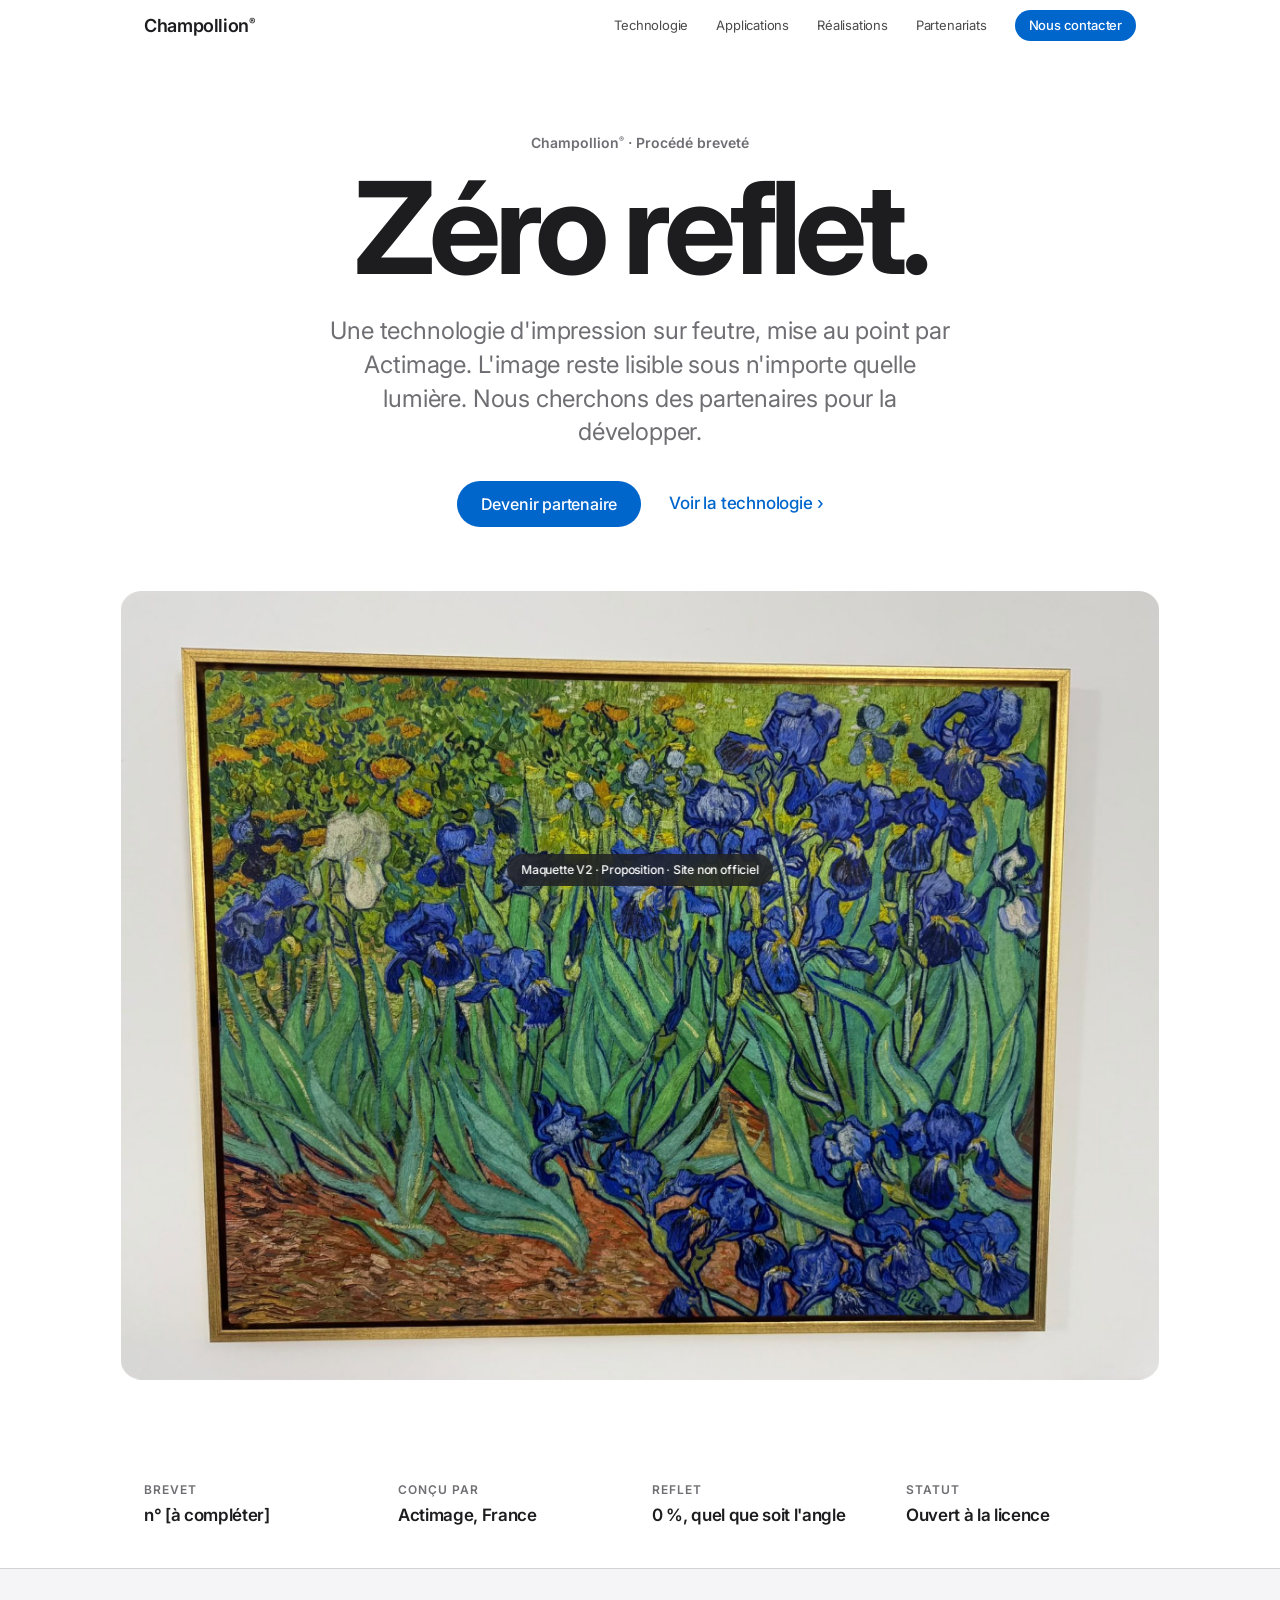
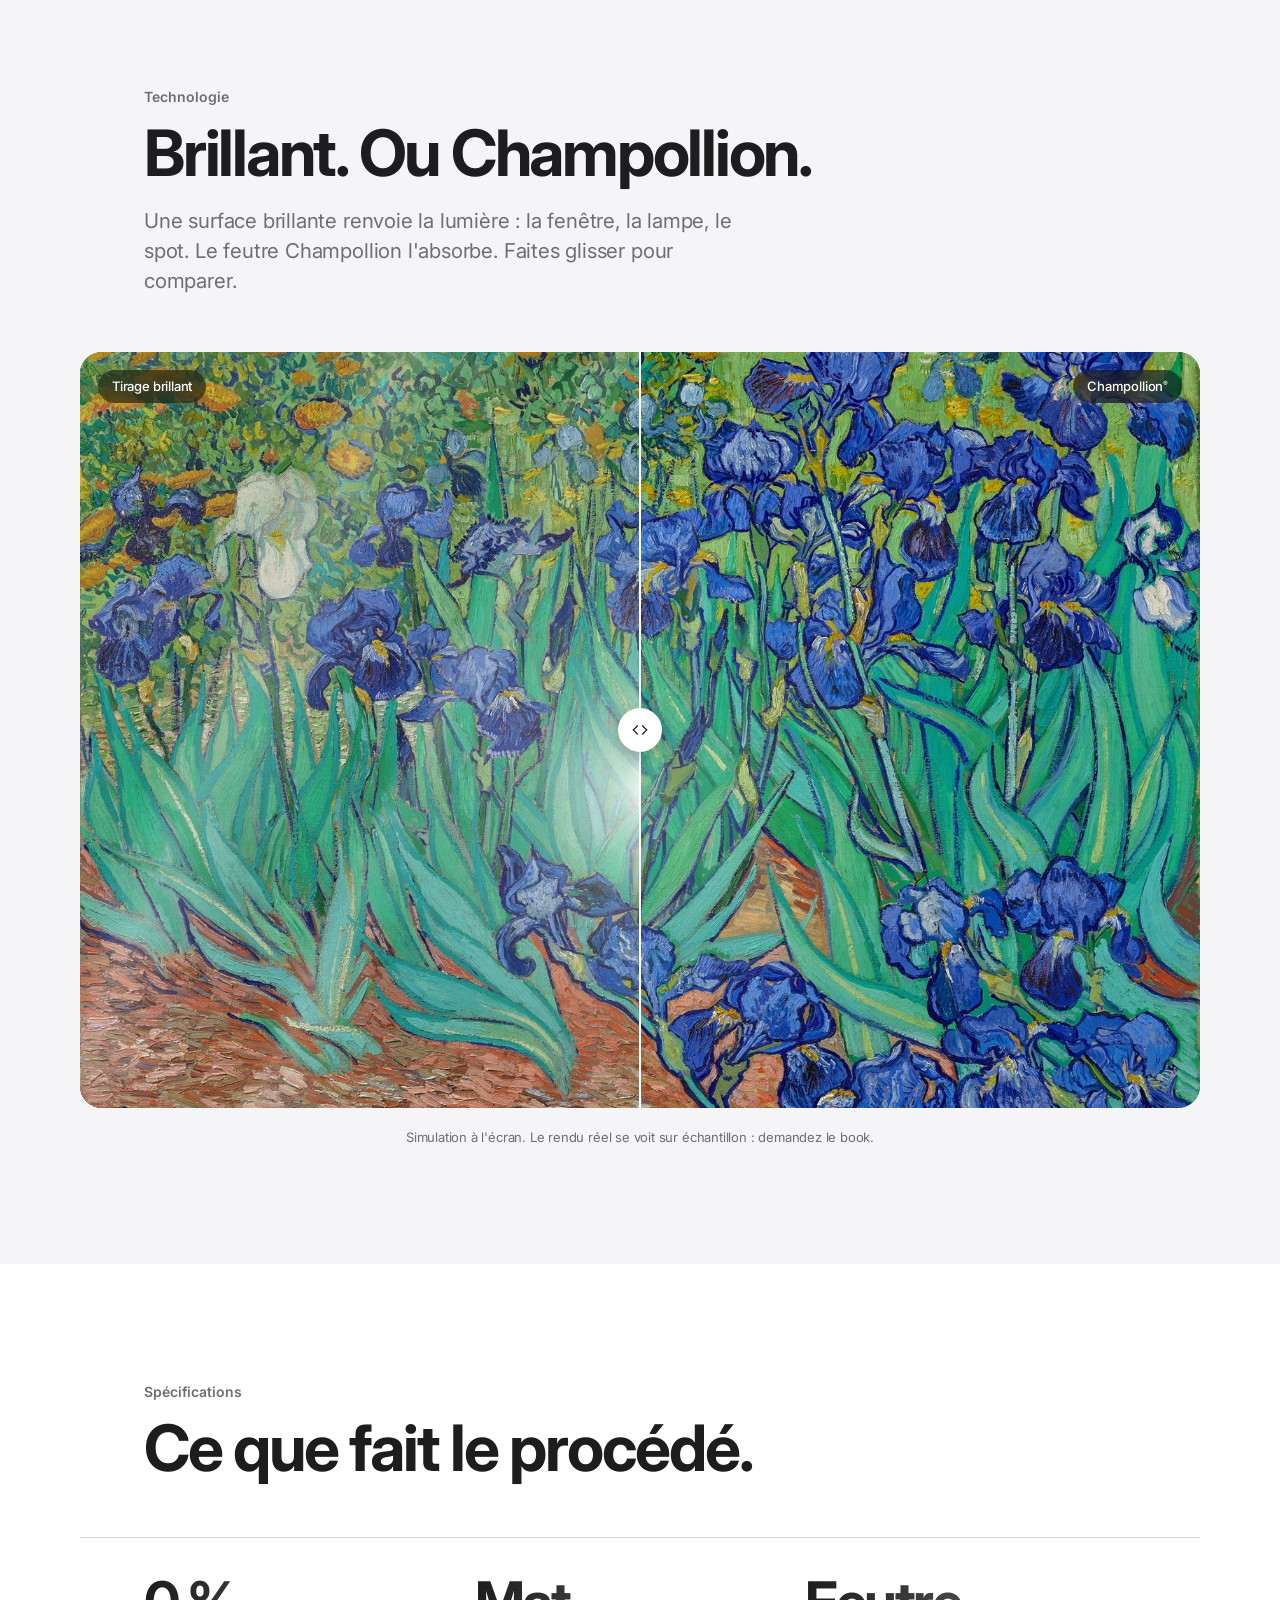
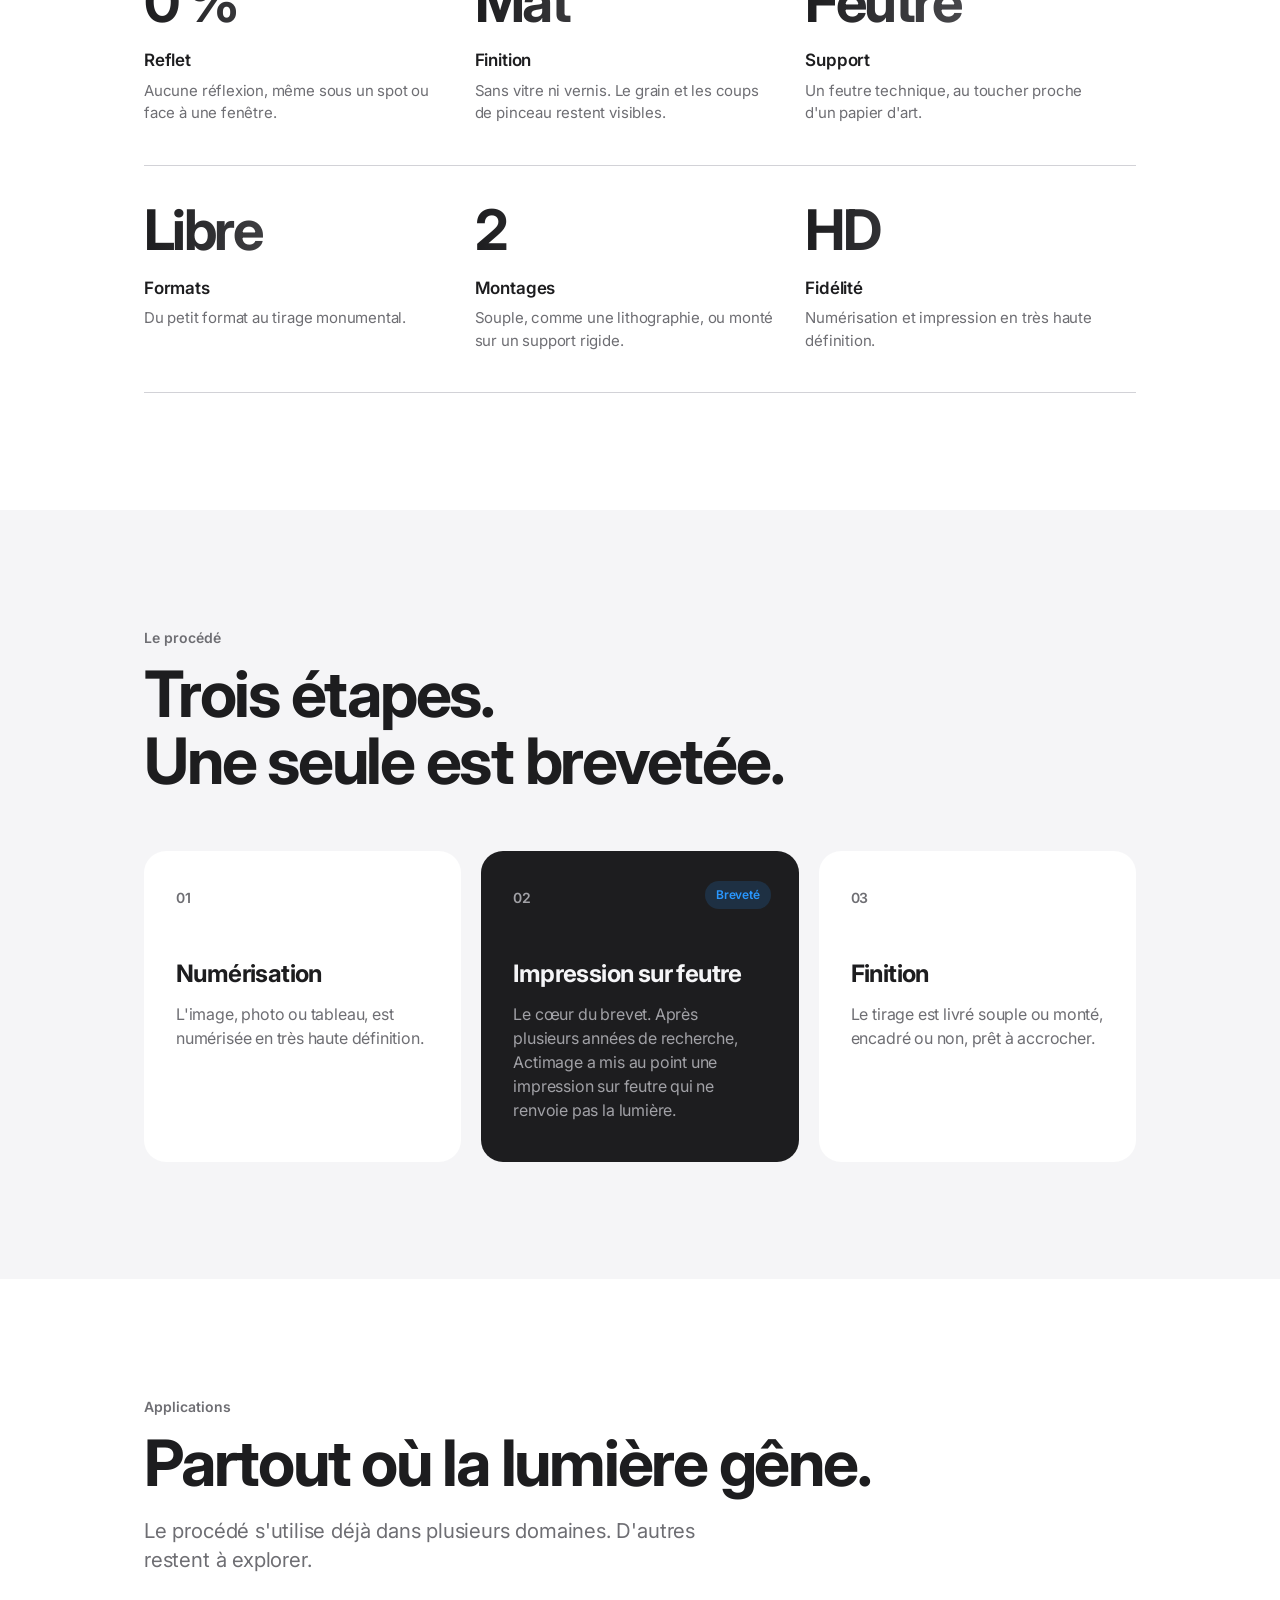
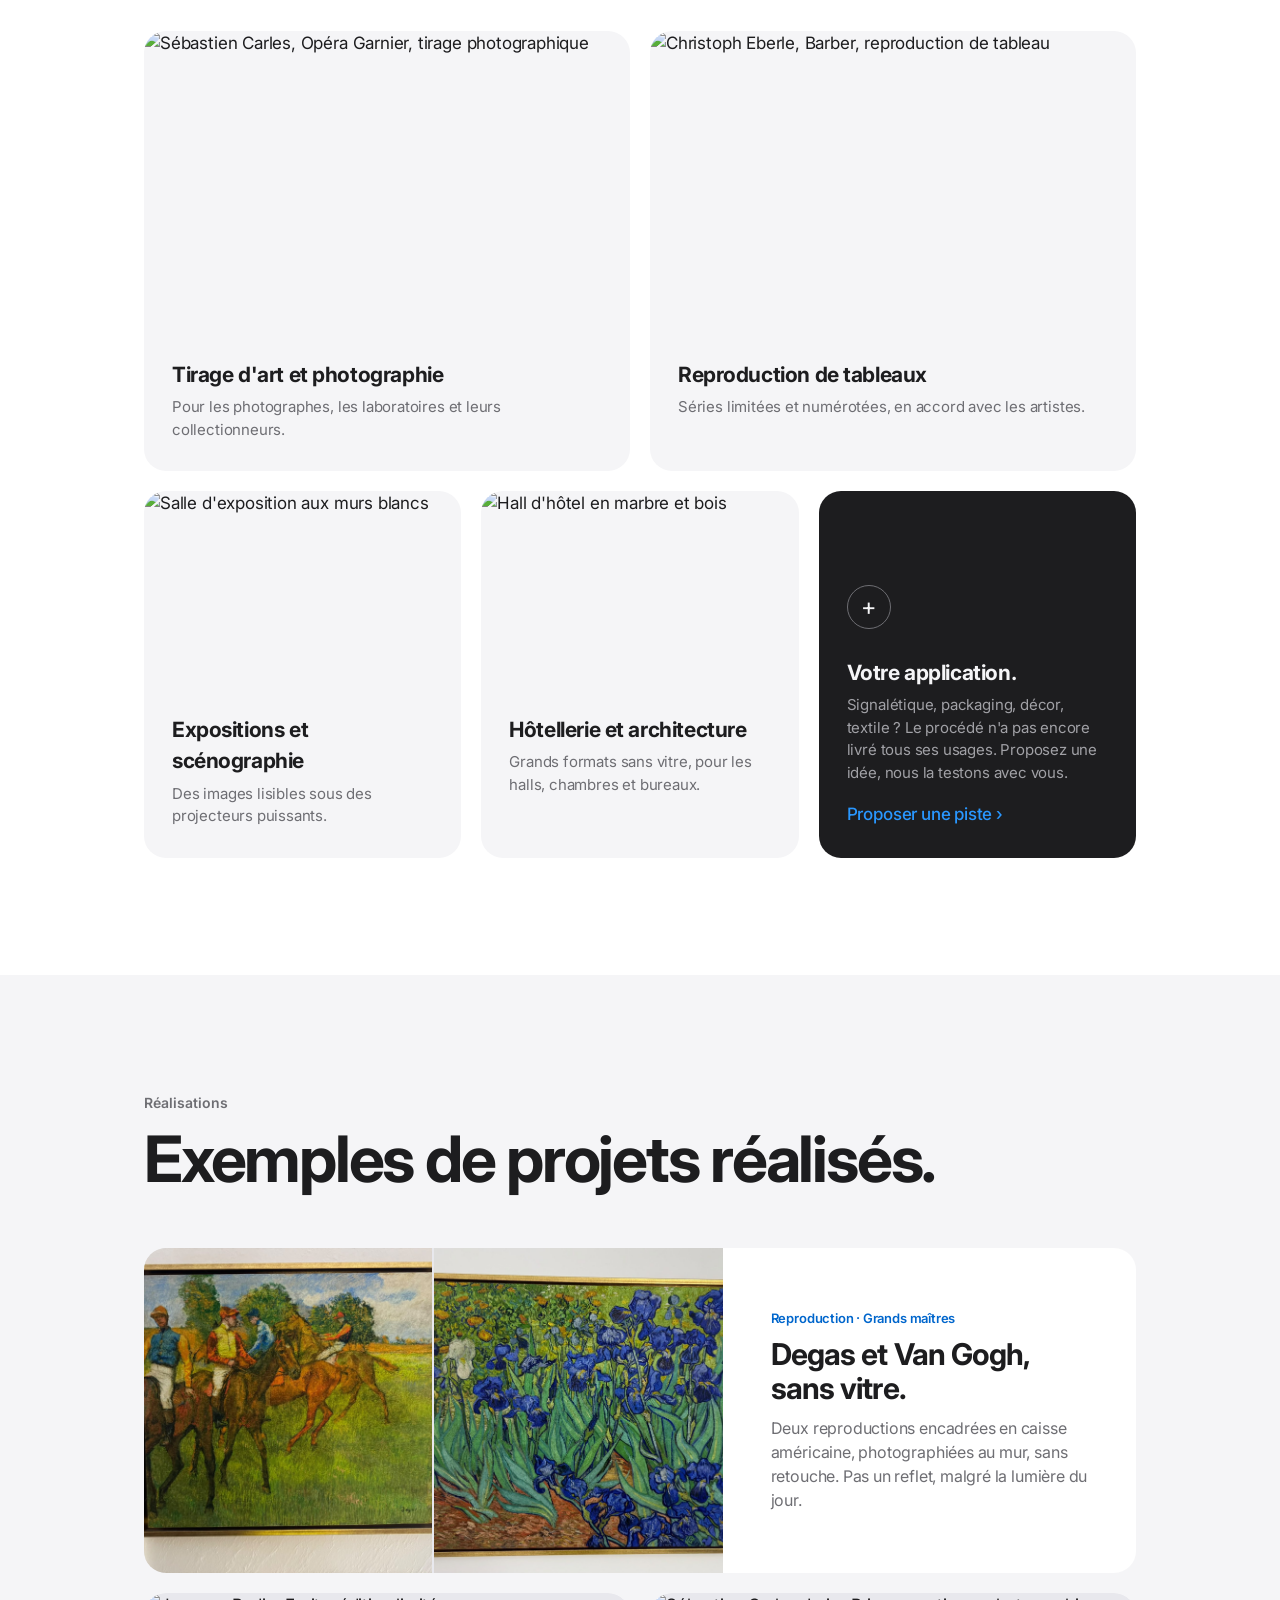
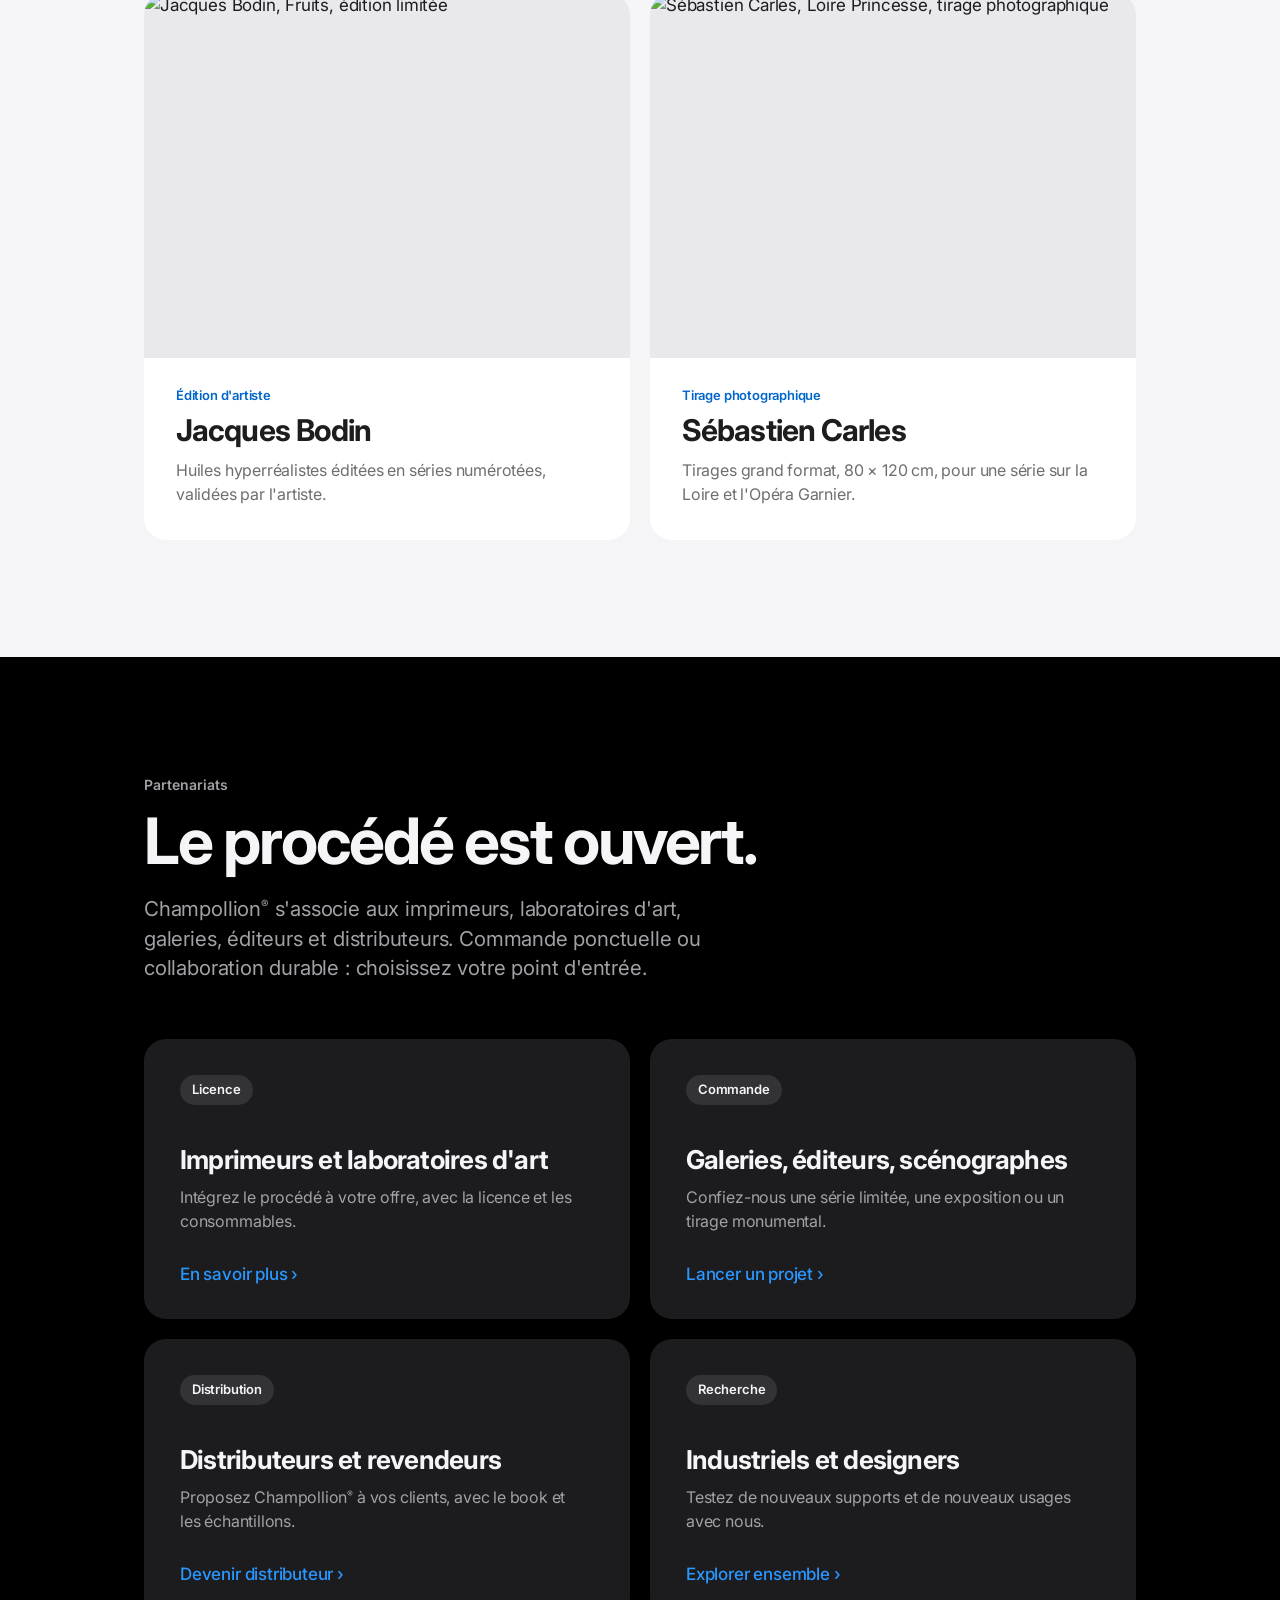
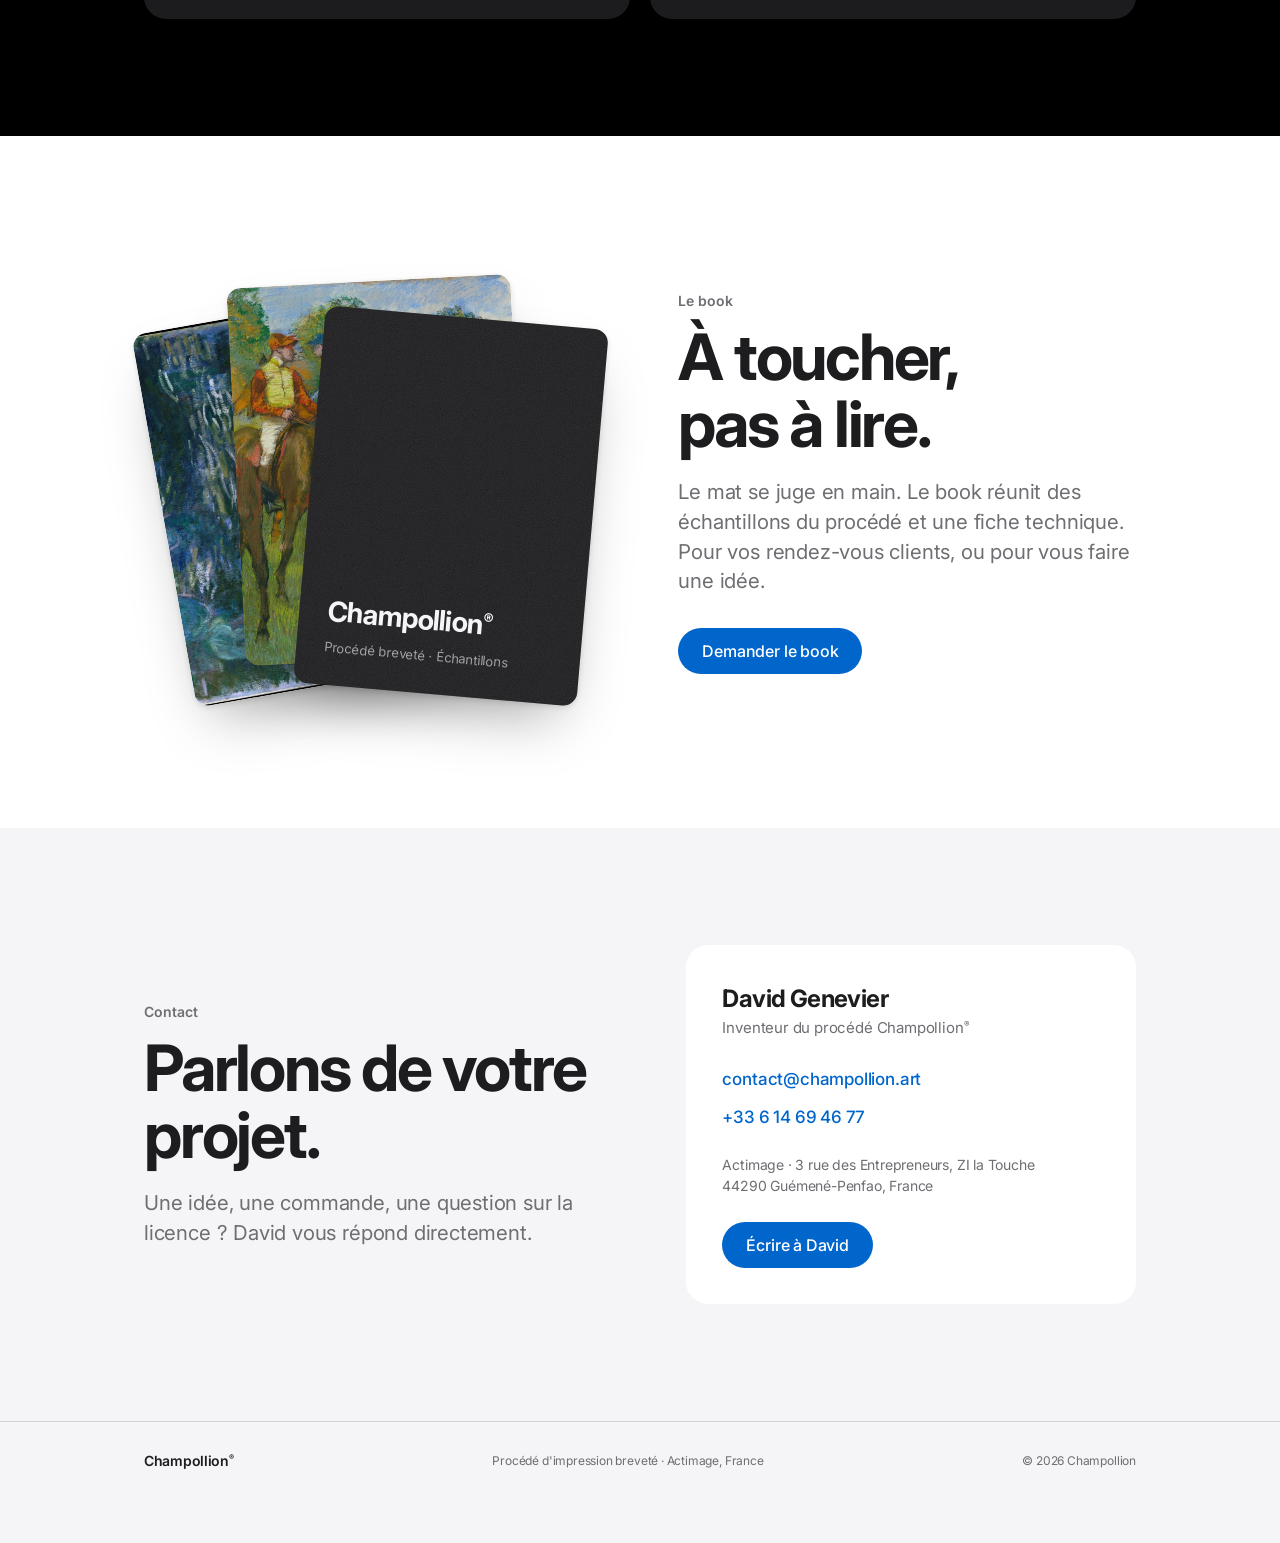
==== v2/index.html @ 61a01557 "V2 de la maquette : procédé breveté et partenariats Nouvelle version dans v2/, plus sobre et technol" ====
<!doctype html>
<html lang="fr">
<head>
  <meta charset="utf-8">
  <meta name="viewport" content="width=device-width, initial-scale=1">
  <meta name="robots" content="noindex, nofollow">
  <title>Champollion · Procédé breveté</title>
  <meta name="description" content="Champollion® est un procédé d'impression breveté sur feutre, sans aucun reflet. Ouvert aux partenariats : licence, commandes, distribution et recherche.">
  <link rel="preconnect" href="https://fonts.googleapis.com">
  <link rel="preconnect" href="https://fonts.gstatic.com" crossorigin>
  <link href="https://fonts.googleapis.com/css2?family=Inter:wght@400;500;600;700&display=swap" rel="stylesheet">
  <link rel="stylesheet" href="styles.css">
</head>
<body>

  <header class="nav" id="nav">
    <div class="nav__inner">
      <a href="#top" class="nav__logo">Champollion<sup>®</sup></a>
      <nav class="nav__links" aria-label="Navigation principale">
        <a href="#technologie">Technologie</a>
        <a href="#applications">Applications</a>
        <a href="#realisations">Réalisations</a>
        <a href="#partenariats">Partenariats</a>
        <a href="contact.html" class="nav__cta">Nous contacter</a>
      </nav>
      <button class="nav__burger" aria-label="Ouvrir le menu" aria-expanded="false"><span></span><span></span></button>
    </div>
  </header>

  <main id="top">

    <!-- HERO -->
    <section class="hero" id="hero">
      <div class="hero__head">
        <p class="kicker">Champollion<sup>®</sup> · Procédé breveté</p>
        <h1 class="hero__title">Zéro reflet.</h1>
        <p class="hero__lead">Une technologie d'impression sur feutre, mise au point par Actimage. L'image reste lisible sous n'importe quelle lumière. Nous cherchons des partenaires pour la développer.</p>
        <div class="hero__actions">
          <a href="#partenariats" class="btn btn--primary">Devenir partenaire</a>
          <a href="#technologie" class="link">Voir la technologie <span aria-hidden="true">›</span></a>
        </div>
      </div>
      <figure class="hero__media" id="heroMedia">
        <img src="../image/photo-van-gogh-iris.jpg" width="1800" height="1366" alt="Reproduction Champollion des Iris de Vincent van Gogh, encadrée et accrochée sur un mur blanc, sans aucun reflet">
      </figure>
    </section>

    <!-- BANDEAU BREVET -->
    <section class="patent" aria-label="Le procédé en bref">
      <ul class="patent__list">
        <li><span class="patent__k">Brevet</span><span class="patent__v">n° [à compléter]</span></li>
        <li><span class="patent__k">Conçu par</span><span class="patent__v">Actimage, France</span></li>
        <li><span class="patent__k">Reflet</span><span class="patent__v">0 %, quel que soit l'angle</span></li>
        <li><span class="patent__k">Statut</span><span class="patent__v">Ouvert à la licence</span></li>
      </ul>
    </section>

    <!-- TECHNOLOGIE : COMPARATEUR -->
    <section class="section section--grey" id="technologie">
      <div class="head">
        <p class="kicker">Technologie</p>
        <h2 class="h2">Brillant. Ou Champollion.</h2>
        <p class="lead">Une surface brillante renvoie la lumière : la fenêtre, la lampe, le spot. Le feutre Champollion l'absorbe. Faites glisser pour comparer.</p>
      </div>

      <div class="compare" id="compare">
        <div class="compare__layer compare__layer--matte">
          <img src="../image/van-gogh-iris.jpg" alt="Vincent van Gogh, Les Iris, rendu mat Champollion" draggable="false">
          <div class="felt"></div>
          <div class="light__pool"></div>
        </div>
        <div class="compare__layer compare__layer--gloss" id="compareGloss">
          <img src="../image/van-gogh-iris.jpg" alt="" aria-hidden="true" draggable="false">
          <div class="light__pool"></div>
          <div class="gloss__window"></div>
          <div class="gloss__spot"></div>
        </div>
        <span class="compare__tag compare__tag--left">Tirage brillant</span>
        <span class="compare__tag compare__tag--right">Champollion<sup>®</sup></span>
        <div class="compare__handle" id="compareHandle" role="slider" tabindex="0" aria-label="Part de tirage brillant" aria-valuemin="0" aria-valuemax="100" aria-valuenow="50">
          <span class="compare__knob"><svg viewBox="0 0 24 24" width="18" height="18" aria-hidden="true"><path d="M9 6l-6 6 6 6M15 6l6 6-6 6" fill="none" stroke="currentColor" stroke-width="1.6"/></svg></span>
        </div>
      </div>
      <p class="note">Simulation à l'écran. Le rendu réel se voit sur échantillon : demandez le book.</p>
    </section>

    <!-- SPÉCIFICATIONS -->
    <section class="section" id="specs">
      <div class="head">
        <p class="kicker">Spécifications</p>
        <h2 class="h2">Ce que fait le procédé.</h2>
      </div>
      <div class="specs">
        <div class="spec"><span class="spec__k">0 %</span><h3>Reflet</h3><p>Aucune réflexion, même sous un spot ou face à une fenêtre.</p></div>
        <div class="spec"><span class="spec__k">Mat</span><h3>Finition</h3><p>Sans vitre ni vernis. Le grain et les coups de pinceau restent visibles.</p></div>
        <div class="spec"><span class="spec__k">Feutre</span><h3>Support</h3><p>Un feutre technique, au toucher proche d'un papier d'art.</p></div>
        <div class="spec"><span class="spec__k">Libre</span><h3>Formats</h3><p>Du petit format au tirage monumental.</p></div>
        <div class="spec"><span class="spec__k">2</span><h3>Montages</h3><p>Souple, comme une lithographie, ou monté sur un support rigide.</p></div>
        <div class="spec"><span class="spec__k">HD</span><h3>Fidélité</h3><p>Numérisation et impression en très haute définition.</p></div>
      </div>
    </section>

    <!-- PROCÉDÉ -->
    <section class="section section--grey" id="procede">
      <div class="head">
        <p class="kicker">Le procédé</p>
        <h2 class="h2">Trois étapes.<br>Une seule est brevetée.</h2>
      </div>
      <ol class="steps">
        <li class="step">
          <span class="step__n">01</span>
          <h3>Numérisation</h3>
          <p>L'image, photo ou tableau, est numérisée en très haute définition.</p>
        </li>
        <li class="step step--key">
          <span class="step__n">02</span>
          <h3>Impression sur feutre</h3>
          <p>Le cœur du brevet. Après plusieurs années de recherche, Actimage a mis au point une impression sur feutre qui ne renvoie pas la lumière.</p>
          <span class="step__badge">Breveté</span>
        </li>
        <li class="step">
          <span class="step__n">03</span>
          <h3>Finition</h3>
          <p>Le tirage est livré souple ou monté, encadré ou non, prêt à accrocher.</p>
        </li>
      </ol>
    </section>

    <!-- APPLICATIONS -->
    <section class="section" id="applications">
      <div class="head">
        <p class="kicker">Applications</p>
        <h2 class="h2">Partout où la lumière gêne.</h2>
        <p class="lead">Le procédé s'utilise déjà dans plusieurs domaines. D'autres restent à explorer.</p>
      </div>
      <div class="apps">
        <article class="app">
          <div class="app__img"><img loading="lazy" src="https://www.champollion.art/wp-content/uploads/2023/07/Sebastien-Carles-Opera-Garnier1-.jpg" alt="Sébastien Carles, Opéra Garnier, tirage photographique"></div>
          <div class="app__body"><h3>Tirage d'art et photographie</h3><p>Pour les photographes, les laboratoires et leurs collectionneurs.</p></div>
        </article>
        <article class="app">
          <div class="app__img"><img loading="lazy" src="https://www.champollion.art/wp-content/uploads/2023/07/eberle_2022_barber_51x120_g.jpg" alt="Christoph Eberle, Barber, reproduction de tableau"></div>
          <div class="app__body"><h3>Reproduction de tableaux</h3><p>Séries limitées et numérotées, en accord avec les artistes.</p></div>
        </article>
        <article class="app">
          <div class="app__img"><img loading="lazy" src="https://images.unsplash.com/photo-1501270067467-8298cce1babb?w=1400&q=80" alt="Salle d'exposition aux murs blancs"></div>
          <div class="app__body"><h3>Expositions et scénographie</h3><p>Des images lisibles sous des projecteurs puissants.</p></div>
        </article>
        <article class="app">
          <div class="app__img"><img loading="lazy" src="https://images.unsplash.com/photo-1758448093806-88b2089068ab?w=1400&q=80" alt="Hall d'hôtel en marbre et bois"></div>
          <div class="app__body"><h3>Hôtellerie et architecture</h3><p>Grands formats sans vitre, pour les halls, chambres et bureaux.</p></div>
        </article>
        <article class="app app--open">
          <div class="app__body">
            <span class="app__plus" aria-hidden="true">+</span>
            <h3>Votre application.</h3>
            <p>Signalétique, packaging, décor, textile ? Le procédé n'a pas encore livré tous ses usages. Proposez une idée, nous la testons avec vous.</p>
            <a href="contact.html?type=recherche" class="link link--light">Proposer une piste <span aria-hidden="true">›</span></a>
          </div>
        </article>
      </div>
    </section>

    <!-- RÉALISATIONS -->
    <section class="section section--grey" id="realisations">
      <div class="head">
        <p class="kicker">Réalisations</p>
        <h2 class="h2">Exemples de projets réalisés.</h2>
      </div>
      <div class="cases">
        <article class="case case--wide">
          <div class="case__img case__img--pair">
            <img loading="lazy" src="../image/photo-degas-avant-la-course.jpg" width="1800" height="1350" alt="Reproduction Champollion d'Avant la course d'Edgar Degas, encadrée, sur un mur blanc">
            <img loading="lazy" src="../image/photo-van-gogh-iris.jpg" width="1800" height="1366" alt="Reproduction Champollion des Iris de Van Gogh, encadrée, sur un mur blanc">
          </div>
          <div class="case__body">
            <p class="case__tag">Reproduction · Grands maîtres</p>
            <h3>Degas et Van Gogh, sans vitre.</h3>
            <p>Deux reproductions encadrées en caisse américaine, photographiées au mur, sans retouche. Pas un reflet, malgré la lumière du jour.</p>
          </div>
        </article>
        <article class="case">
          <div class="case__img"><img loading="lazy" src="https://www.champollion.art/wp-content/uploads/2023/07/Jacques-Bodin-Fruits-XVII-oil-on-canvas-2016-100x100-cm.jpg" alt="Jacques Bodin, Fruits, édition limitée"></div>
          <div class="case__body">
            <p class="case__tag">Édition d'artiste</p>
            <h3>Jacques Bodin</h3>
            <p>Huiles hyperréalistes éditées en séries numérotées, validées par l'artiste.</p>
          </div>
        </article>
        <article class="case">
          <div class="case__img"><img loading="lazy" src="https://www.champollion.art/wp-content/uploads/2023/07/Sebastien-Carles-LOIRE-PRINCESSE.jpg" alt="Sébastien Carles, Loire Princesse, tirage photographique"></div>
          <div class="case__body">
            <p class="case__tag">Tirage photographique</p>
            <h3>Sébastien Carles</h3>
            <p>Tirages grand format, 80 × 120 cm, pour une série sur la Loire et l'Opéra Garnier.</p>
          </div>
        </article>
      </div>
    </section>

    <!-- PARTENARIATS -->
    <section class="section section--dark" id="partenariats">
      <div class="head">
        <p class="kicker kicker--light">Partenariats</p>
        <h2 class="h2">Le procédé est ouvert.</h2>
        <p class="lead">Champollion<sup>®</sup> s'associe aux imprimeurs, laboratoires d'art, galeries, éditeurs et distributeurs. Commande ponctuelle ou collaboration durable : choisissez votre point d'entrée.</p>
      </div>
      <div class="partners">
        <a class="partner" href="contact.html?type=licence">
          <span class="partner__n">Licence</span>
          <h3>Imprimeurs et laboratoires d'art</h3>
          <p>Intégrez le procédé à votre offre, avec la licence et les consommables.</p>
          <span class="partner__go">En savoir plus <span aria-hidden="true">›</span></span>
        </a>
        <a class="partner" href="contact.html?type=commande">
          <span class="partner__n">Commande</span>
          <h3>Galeries, éditeurs, scénographes</h3>
          <p>Confiez-nous une série limitée, une exposition ou un tirage monumental.</p>
          <span class="partner__go">Lancer un projet <span aria-hidden="true">›</span></span>
        </a>
        <a class="partner" href="contact.html?type=distribution">
          <span class="partner__n">Distribution</span>
          <h3>Distributeurs et revendeurs</h3>
          <p>Proposez Champollion<sup>®</sup> à vos clients, avec le book et les échantillons.</p>
          <span class="partner__go">Devenir distributeur <span aria-hidden="true">›</span></span>
        </a>
        <a class="partner" href="contact.html?type=recherche">
          <span class="partner__n">Recherche</span>
          <h3>Industriels et designers</h3>
          <p>Testez de nouveaux supports et de nouveaux usages avec nous.</p>
          <span class="partner__go">Explorer ensemble <span aria-hidden="true">›</span></span>
        </a>
      </div>
    </section>

    <!-- BOOK -->
    <section class="section" id="book">
      <div class="book">
        <div class="book__visual" aria-hidden="true">
          <div class="book__swatch book__swatch--1"><img src="../image/monet-nympheas.jpg" alt=""></div>
          <div class="book__swatch book__swatch--2"><img src="../image/degas-avant-la-course.jpg" alt=""></div>
          <div class="book__cover">
            <span class="book__brand">Champollion<sup>®</sup></span>
            <span class="book__sub">Procédé breveté · Échantillons</span>
          </div>
        </div>
        <div class="book__text">
          <p class="kicker">Le book</p>
          <h2 class="h2">À toucher,<br>pas à lire.</h2>
          <p class="lead">Le mat se juge en main. Le book réunit des échantillons du procédé et une fiche technique. Pour vos rendez-vous clients, ou pour vous faire une idée.</p>
          <a href="contact.html?type=book" class="btn btn--primary">Demander le book</a>
        </div>
      </div>
    </section>

    <!-- CONTACT -->
    <section class="section section--grey" id="contact">
      <div class="contact">
        <div>
          <p class="kicker">Contact</p>
          <h2 class="h2">Parlons de votre projet.</h2>
          <p class="lead">Une idée, une commande, une question sur la licence ? David vous répond directement.</p>
        </div>
        <div class="contact__card">
          <p class="contact__name">David Genevier</p>
          <p class="contact__role">Inventeur du procédé Champollion<sup>®</sup></p>
          <a class="contact__line" href="mailto:contact@champollion.art">contact@champollion.art</a>
          <a class="contact__line" href="tel:+33614694677">+33 6 14 69 46 77</a>
          <address>Actimage · 3 rue des Entrepreneurs, ZI la Touche<br>44290 Guémené-Penfao, France</address>
          <a href="contact.html" class="btn btn--primary">Écrire à David</a>
        </div>
      </div>
    </section>
  </main>

  <footer class="footer">
    <div class="footer__inner">
      <span class="nav__logo">Champollion<sup>®</sup></span>
      <span>Procédé d'impression breveté · Actimage, France</span>
      <span>© 2026 Champollion</span>
    </div>
  </footer>

  <div class="mockup-badge">Maquette V2 · Proposition · Site non officiel</div>

  <script src="script.js"></script>
</body>
</html>
---- v2/styles.css ----
/* Champollion · maquette V2
   Direction : sobre et technologique. Une typo sans-serif, du blanc, du gris clair,
   un seul noir pour les partenariats. Le procédé est le produit. */
:root {
  --white: #ffffff;
  --grey: #f5f5f7;
  --ink: #1d1d1f;
  --ink-soft: #6e6e73;
  --line: #d2d2d7;
  --accent: #0066cc;
  --accent-light: #2997ff;
  --black: #000000;
  --dark-card: #1c1c1e;
  --sans: "Inter", -apple-system, BlinkMacSystemFont, "Segoe UI", system-ui, sans-serif;
  --spring: cubic-bezier(.25, 1, .3, 1);
  --radius: 22px;
  --pad: clamp(20px, 5vw, 64px);
  --max: 1120px;
  --felt: url("data:image/svg+xml;utf8,<svg xmlns='http://www.w3.org/2000/svg' width='220' height='220'><filter id='n'><feTurbulence type='fractalNoise' baseFrequency='.85' numOctaves='3' stitchTiles='stitch'/><feColorMatrix type='saturate' values='0'/></filter><rect width='100%' height='100%' filter='url(%23n)'/></svg>");
}

* { box-sizing: border-box; margin: 0; padding: 0; }
html { scroll-behavior: smooth; scroll-padding-top: 64px; }
body {
  background: var(--white);
  color: var(--ink);
  font-family: var(--sans);
  font-size: 1.0625rem;
  line-height: 1.5;
  letter-spacing: -.011em;
  -webkit-font-smoothing: antialiased;
  overflow-x: hidden;
}
img { display: block; max-width: 100%; height: auto; }
a { color: inherit; text-decoration: none; }
button { font: inherit; color: inherit; background: none; border: 0; cursor: pointer; }
a, button, [role="slider"] { touch-action: manipulation; -webkit-tap-highlight-color: transparent; }
:focus-visible { outline: 2px solid var(--accent); outline-offset: 3px; border-radius: 6px; }
sup { font-size: .55em; vertical-align: super; line-height: 0; }

/* ---------- Typo ---------- */
.kicker {
  font-size: 14px; font-weight: 600;
  color: var(--ink-soft);
  margin-bottom: 12px;
  letter-spacing: 0;
}
.kicker--light { color: #a1a1a6; }
.h2 {
  font-size: clamp(36px, 5.4vw, 64px);
  font-weight: 700;
  line-height: 1.05;
  letter-spacing: -.035em;
}
.lead {
  max-width: 620px;
  margin-top: 20px;
  font-size: clamp(18px, 1.6vw, 21px);
  line-height: 1.45;
  color: var(--ink-soft);
}
.head { max-width: var(--max); margin: 0 auto 56px; padding: 0 var(--pad); }
.section { padding: clamp(88px, 13vh, 140px) 0; }
.section--grey { background: var(--grey); }
.section--dark { background: var(--black); color: #f5f5f7; }
.section--dark .lead { color: #a1a1a6; }

/* ---------- Boutons et liens ---------- */
.btn {
  display: inline-flex; align-items: center; justify-content: center;
  height: 46px; padding: 0 24px;
  border-radius: 999px;
  font-size: 16px; font-weight: 500;
  transition: transform .45s var(--spring), background .25s;
}
.btn:active { transform: scale(.97); transition-duration: .1s; }
.btn--primary { background: var(--accent); color: #fff; }
@media (hover: hover) { .btn--primary:hover { background: #0077ed; } }
.link { color: var(--accent); font-size: 17px; font-weight: 500; }
.link span { display: inline-block; transition: transform .35s var(--spring); }
@media (hover: hover) { .link:hover { text-decoration: underline; } .link:hover span { transform: translateX(3px); } }
.link--light { color: var(--accent-light); }

/* ---------- Navigation ---------- */
.nav {
  position: fixed; inset: 0 0 auto; z-index: 50;
  height: 52px;
  background: rgba(255,255,255,.72);
  backdrop-filter: saturate(180%) blur(20px); -webkit-backdrop-filter: saturate(180%) blur(20px);
  border-bottom: 1px solid transparent;
  transition: border-color .3s;
}
.nav.is-solid { border-bottom-color: rgba(0,0,0,.08); }
.nav__inner {
  max-width: var(--max); height: 100%; margin: 0 auto; padding: 0 var(--pad);
  display: flex; align-items: center; justify-content: space-between;
}
.nav__logo { font-weight: 600; font-size: 18px; letter-spacing: -.02em; }
.nav__links { display: flex; align-items: center; gap: 28px; font-size: 13px; }
.nav__links a { color: rgba(29,29,31,.8); transition: color .2s; }
@media (hover: hover) { .nav__links a:hover { color: var(--ink); } }
.nav__links .nav__cta {
  background: var(--accent); color: #fff;
  padding: 6px 14px; border-radius: 999px; font-weight: 500;
}
@media (hover: hover) { .nav__links .nav__cta:hover { color: #fff; background: #0077ed; } }
.nav__links a[aria-current="page"]:not(.nav__cta) { color: var(--ink); }
.nav__burger { display: none; width: 44px; height: 44px; position: relative; margin-right: -10px; }
.nav__burger span {
  position: absolute; left: 13px; width: 18px; height: 1.5px; background: var(--ink);
  transition: transform .4s var(--spring);
}
.nav__burger span:first-child { top: 18px; }
.nav__burger span:last-child { top: 25px; }
.nav.is-open .nav__burger span:first-child { transform: translateY(3.5px) rotate(45deg); }
.nav.is-open .nav__burger span:last-child { transform: translateY(-3.5px) rotate(-45deg); }

/* ---------- Hero ---------- */
.hero { padding: 132px 0 0; text-align: center; overflow: hidden; }
.hero__head { padding: 0 var(--pad); max-width: 900px; margin: 0 auto; }
.hero__title {
  font-size: clamp(56px, 11vw, 128px);
  font-weight: 700;
  line-height: .98;
  letter-spacing: -.05em;
}
.hero__lead {
  max-width: 640px; margin: 24px auto 0;
  font-size: clamp(19px, 2vw, 24px);
  line-height: 1.4;
  color: var(--ink-soft);
}
.hero__actions { margin-top: 32px; display: flex; gap: 28px; justify-content: center; align-items: center; flex-wrap: wrap; }
.hero__media {
  width: min(1120px, calc(100% - 2 * var(--pad)));
  margin: 64px auto 0;
  border-radius: var(--radius);
  overflow: hidden;
  transform-origin: 50% 0;
  will-change: transform;
}
.hero__media img { width: 100%; }

/* ---------- Bandeau brevet ---------- */
.patent { border-bottom: 1px solid var(--line); }
.patent__list {
  list-style: none;
  max-width: var(--max); margin: 0 auto; padding: 40px var(--pad);
  display: grid; grid-template-columns: repeat(4, 1fr); gap: 24px;
}
.patent__list li { display: flex; flex-direction: column; gap: 4px; }
.patent__k { font-size: 12px; font-weight: 600; text-transform: uppercase; letter-spacing: .08em; color: var(--ink-soft); }
.patent__v { font-size: 17px; font-weight: 600; letter-spacing: -.02em; }

/* ---------- Comparateur ---------- */
.compare {
  position: relative;
  width: min(1120px, calc(100% - 2 * var(--pad)));
  margin: 0 auto;
  aspect-ratio: 1600 / 1258;
  max-height: 84vh;
  border-radius: var(--radius);
  overflow: hidden;
  user-select: none; -webkit-user-select: none;
  touch-action: pan-y;
  cursor: grab;
  background: #222;
  --x: 50%; --y: 40%;
}
.compare.is-pressed { cursor: grabbing; }
.compare__layer { position: absolute; inset: 0; }
.compare__layer img { width: 100%; height: 100%; object-fit: cover; }
.compare__layer--matte img { filter: saturate(1.06) contrast(1.02); }
.compare__layer--gloss { clip-path: inset(0 50% 0 0); }
.compare__layer--gloss img { filter: contrast(.92) saturate(.92); }
.felt {
  position: absolute; inset: 0; pointer-events: none;
  background-image: var(--felt); background-size: 220px;
  mix-blend-mode: multiply; opacity: .16;
}
.light__pool {
  position: absolute; inset: 0; pointer-events: none;
  background: radial-gradient(circle at var(--x) var(--y), rgba(255,226,188,.26) 0%, rgba(255,226,188,.1) 20%, transparent 42%);
  mix-blend-mode: screen;
}
.gloss__window {
  position: absolute; inset: 0;
  background:
    linear-gradient(115deg, transparent 18%, rgba(255,255,255,.26) 22%, rgba(255,255,255,.08) 27%, transparent 31%),
    linear-gradient(115deg, transparent 34%, rgba(255,255,255,.18) 36%, transparent 40%);
  mix-blend-mode: screen;
}
.gloss__spot {
  position: absolute; inset: 0;
  background: radial-gradient(circle at var(--x) var(--y), rgba(255,255,255,.95) 0%, rgba(255,255,255,.55) 5%, rgba(255,255,255,.12) 16%, transparent 34%);
  mix-blend-mode: screen;
}
.compare__tag {
  position: absolute; top: 18px; z-index: 3;
  font-size: 13px; font-weight: 500;
  padding: 7px 14px; border-radius: 999px;
  background: rgba(0,0,0,.5); color: #fff;
  backdrop-filter: blur(12px); -webkit-backdrop-filter: blur(12px);
  pointer-events: none;
}
.compare__tag--left { left: 18px; }
.compare__tag--right { right: 18px; }
.compare__handle {
  position: absolute; top: 0; bottom: 0; left: 50%; z-index: 4;
  width: 44px; margin-left: -22px;
  display: flex; align-items: center; justify-content: center;
  cursor: ew-resize; outline: none; touch-action: none;
}
.compare__handle::before { content: ""; position: absolute; top: 0; bottom: 0; left: 50%; width: 2px; margin-left: -1px; background: #fff; }
.compare__knob {
  position: relative; width: 44px; height: 44px; border-radius: 50%;
  background: #fff; color: var(--ink);
  display: flex; align-items: center; justify-content: center;
  box-shadow: 0 4px 20px rgba(0,0,0,.25);
  transition: transform .45s var(--spring);
}
.compare__handle:focus-visible .compare__knob { box-shadow: 0 0 0 3px var(--accent), 0 4px 20px rgba(0,0,0,.25); }
.compare.is-pressed .compare__knob { transform: scale(.92); transition-duration: .1s; }
.note {
  width: min(1120px, calc(100% - 2 * var(--pad)));
  margin: 20px auto 0;
  font-size: 13px; color: var(--ink-soft); text-align: center;
}

/* ---------- Spécifications ---------- */
.specs {
  max-width: var(--max); margin: 0 auto; padding: 0 var(--pad);
  display: grid; grid-template-columns: repeat(3, 1fr);
  border-top: 1px solid var(--line);
}
.spec { padding: 36px 32px 40px 0; border-bottom: 1px solid var(--line); }
.spec__k {
  display: block;
  font-size: clamp(40px, 4.6vw, 56px); font-weight: 700; letter-spacing: -.045em; line-height: 1;
  margin-bottom: 18px;
  background: linear-gradient(90deg, #1d1d1f, #6e6e73);
  -webkit-background-clip: text; background-clip: text; color: transparent;
}
.spec h3 { font-size: 17px; font-weight: 600; margin-bottom: 6px; }
.spec p { font-size: 15px; color: var(--ink-soft); max-width: 300px; }

/* ---------- Procédé ---------- */
.steps {
  list-style: none;
  max-width: var(--max); margin: 0 auto; padding: 0 var(--pad);
  display: grid; grid-template-columns: repeat(3, 1fr); gap: 20px;
}
.step {
  position: relative;
  background: var(--white);
  border-radius: var(--radius);
  padding: 36px 32px 40px;
}
.step__n { display: block; font-size: 14px; font-weight: 600; color: var(--ink-soft); margin-bottom: 48px; }
.step h3 { font-size: 24px; font-weight: 700; letter-spacing: -.025em; margin-bottom: 10px; }
.step p { font-size: 16px; color: var(--ink-soft); }
.step--key { background: var(--ink); color: #f5f5f7; }
.step--key p, .step--key .step__n { color: #a1a1a6; }
.step__badge {
  position: absolute; top: 30px; right: 28px;
  font-size: 12px; font-weight: 600;
  padding: 5px 11px; border-radius: 999px;
  background: rgba(41,151,255,.16); color: var(--accent-light);
}

/* ---------- Applications ---------- */
.apps {
  max-width: var(--max); margin: 0 auto; padding: 0 var(--pad);
  display: grid; grid-template-columns: repeat(6, 1fr); gap: 20px;
}
.app {
  grid-column: span 3;
  border-radius: var(--radius); overflow: hidden;
  background: var(--grey);
  display: flex; flex-direction: column;
}
.app:nth-child(n+3) { grid-column: span 2; }
.app__img { aspect-ratio: 16 / 10; overflow: hidden; }
.app__img img { width: 100%; height: 100%; object-fit: cover; transition: transform 1.2s var(--spring); }
@media (hover: hover) { .app:hover .app__img img { transform: scale(1.03); } }
.app__body { padding: 24px 28px 30px; }
.app h3 { font-size: 21px; font-weight: 700; letter-spacing: -.02em; margin-bottom: 6px; }
.app p { font-size: 15px; color: var(--ink-soft); }
.app--open { background: var(--ink); color: #f5f5f7; justify-content: flex-end; }
.app--open p { color: #a1a1a6; margin-bottom: 18px; }
.app__plus {
  display: flex; align-items: center; justify-content: center;
  width: 44px; height: 44px; border-radius: 50%;
  border: 1.5px solid #6e6e73; color: #f5f5f7;
  font-size: 24px; font-weight: 400; margin-bottom: 28px;
}

/* ---------- Réalisations ---------- */
.cases {
  max-width: var(--max); margin: 0 auto; padding: 0 var(--pad);
  display: grid; grid-template-columns: 1fr 1fr; gap: 20px;
}
.case { background: var(--white); border-radius: var(--radius); overflow: hidden; display: flex; flex-direction: column; }
.case--wide { grid-column: 1 / -1; display: grid; grid-template-columns: 1.4fr 1fr; align-items: center; }
.case__img { aspect-ratio: 4 / 3; overflow: hidden; background: #e8e8ed; }
.case__img img { width: 100%; height: 100%; object-fit: cover; }
.case__img--pair { display: grid; grid-template-columns: 1fr 1fr; gap: 2px; aspect-ratio: 16 / 9; }
.case__body { padding: 28px 32px 34px; }
.case--wide .case__body { padding: 40px 48px; }
.case__tag { font-size: 13px; font-weight: 600; color: var(--accent); margin-bottom: 8px; }
.case h3 { font-size: clamp(22px, 2.4vw, 30px); font-weight: 700; letter-spacing: -.03em; line-height: 1.15; margin-bottom: 10px; }
.case p:last-child { font-size: 16px; color: var(--ink-soft); }

/* ---------- Partenariats ---------- */
.partners {
  max-width: var(--max); margin: 0 auto; padding: 0 var(--pad);
  display: grid; grid-template-columns: repeat(2, 1fr); gap: 20px;
}
.partner {
  display: flex; flex-direction: column;
  background: var(--dark-card);
  border-radius: var(--radius);
  padding: 36px 36px 32px;
  min-height: 280px;
  transition: transform .5s var(--spring), background .3s;
}
@media (hover: hover) { .partner:hover { background: #2c2c2e; transform: translateY(-3px); } }
.partner:active { transform: scale(.985); transition-duration: .1s; }
.partner__n {
  align-self: flex-start;
  font-size: 13px; font-weight: 600;
  padding: 5px 12px; border-radius: 999px;
  background: rgba(255,255,255,.1); color: #f5f5f7;
  margin-bottom: 40px;
}
.partner h3 { font-size: 26px; font-weight: 700; letter-spacing: -.03em; line-height: 1.15; margin-bottom: 10px; }
.partner p { font-size: 16px; color: #a1a1a6; max-width: 400px; }
.partner__go { margin-top: auto; padding-top: 28px; color: var(--accent-light); font-weight: 500; }

/* ---------- Book ---------- */
.book {
  max-width: var(--max); margin: 0 auto; padding: 0 var(--pad);
  display: grid; grid-template-columns: 1fr 1fr; gap: clamp(40px, 6vw, 96px); align-items: center;
}
.book__visual { position: relative; aspect-ratio: 1; max-width: 520px; width: 100%; justify-self: center; }
.book__swatch, .book__cover {
  position: absolute; width: 62%; aspect-ratio: 3 / 4;
  border-radius: 14px; overflow: hidden;
  box-shadow: 0 30px 60px -20px rgba(0,0,0,.35), 0 2px 6px rgba(0,0,0,.12);
}
.book__swatch img { width: 100%; height: 100%; object-fit: cover; }
.book__swatch::after { content: ""; position: absolute; inset: 0; background-image: var(--felt); background-size: 160px; mix-blend-mode: multiply; opacity: .18; }
.book__swatch--1 { left: 4%; top: 12%; transform: rotate(-10deg); }
.book__swatch--2 { left: 20%; top: 6%; transform: rotate(-3deg); }
.book__cover {
  left: 36%; top: 14%; transform: rotate(5deg);
  background: var(--ink); color: #f5f5f7;
  display: flex; flex-direction: column; justify-content: flex-end; gap: 6px;
  padding: 28px;
}
.book__cover::before { content: ""; position: absolute; inset: 0; background-image: var(--felt); background-size: 180px; opacity: .12; mix-blend-mode: screen; }
.book__brand { position: relative; font-size: clamp(20px, 2.4vw, 28px); font-weight: 700; letter-spacing: -.03em; }
.book__sub { position: relative; font-size: 13px; color: #a1a1a6; }
.book__text .btn { margin-top: 32px; }

/* ---------- Contact ---------- */
.contact {
  max-width: var(--max); margin: 0 auto; padding: 0 var(--pad);
  display: grid; grid-template-columns: 1.1fr 1fr; gap: 48px; align-items: center;
}
.contact__card { background: var(--white); border-radius: var(--radius); padding: 36px; }
.contact__name { font-size: 24px; font-weight: 700; letter-spacing: -.025em; }
.contact__role { color: var(--ink-soft); font-size: 15px; margin-bottom: 22px; }
.contact__line { display: block; font-size: 17px; font-weight: 500; padding: 6px 0; color: var(--accent); }
@media (hover: hover) { .contact__line:hover { text-decoration: underline; } }
.contact__card address { font-style: normal; font-size: 14px; color: var(--ink-soft); margin: 18px 0 26px; }

/* ---------- Footer ---------- */
.footer { background: var(--grey); border-top: 1px solid var(--line); font-size: 12px; color: var(--ink-soft); }
.footer__inner {
  max-width: var(--max); margin: 0 auto; padding: 28px var(--pad) 72px;
  display: flex; justify-content: space-between; gap: 16px; flex-wrap: wrap; align-items: center;
}
.footer .nav__logo { font-size: 14px; color: var(--ink); }

.mockup-badge {
  position: fixed; left: 50%; bottom: 14px; transform: translateX(-50%); z-index: 60;
  font-size: 12px; font-weight: 500; white-space: nowrap;
  padding: 7px 14px; border-radius: 999px;
  background: rgba(29,29,31,.78); color: #fff;
  backdrop-filter: blur(12px); -webkit-backdrop-filter: blur(12px);
  pointer-events: none;
}

/* ---------- Apparitions ---------- */
.reveal { opacity: 0; transform: translateY(24px); transition: opacity .9s var(--spring), transform .9s var(--spring); }
.reveal.in { opacity: 1; transform: none; }

/* ---------- Page contact ---------- */
.cpage-hero { padding: 132px var(--pad) 48px; max-width: var(--max); margin: 0 auto; }
.cpage { padding: 0 0 120px; }
.cpage__grid {
  max-width: var(--max); margin: 0 auto; padding: 0 var(--pad);
  display: grid; grid-template-columns: 1.5fr 1fr; gap: 40px; align-items: start;
}
.cform { background: var(--grey); border-radius: var(--radius); padding: clamp(24px, 4vw, 44px); display: flex; flex-direction: column; gap: 22px; }
.cform__group { border: 0; }
.cform__group legend, .cform__field label { font-size: 14px; font-weight: 600; margin-bottom: 10px; display: block; }
.chips { display: flex; flex-wrap: wrap; gap: 8px; }
.chip input { position: absolute; opacity: 0; pointer-events: none; }
.chip span {
  display: inline-flex; align-items: center; height: 40px; padding: 0 16px;
  border-radius: 999px; background: var(--white); border: 1px solid var(--line);
  font-size: 15px; cursor: pointer;
  transition: background .2s, color .2s, border-color .2s, transform .35s var(--spring);
}
.chip span:active { transform: scale(.96); }
.chip input:checked + span { background: var(--ink); color: #fff; border-color: var(--ink); }
.chip input:focus-visible + span { outline: 2px solid var(--accent); outline-offset: 2px; }
.cform__row { display: grid; grid-template-columns: 1fr 1fr; gap: 16px; }
.cform__field { display: flex; flex-direction: column; }
.cform__field input, .cform__field select, .cform__field textarea {
  font: inherit; font-size: 16px; color: var(--ink);
  background: var(--white); border: 1px solid var(--line); border-radius: 12px;
  padding: 12px 14px; width: 100%;
  transition: border-color .2s, box-shadow .2s;
}
.cform__field textarea { resize: vertical; min-height: 140px; }
.cform__field input:focus, .cform__field select:focus, .cform__field textarea:focus { outline: none; border-color: var(--accent); box-shadow: 0 0 0 3px rgba(0,102,204,.18); }
.cform__err { display: none; font-size: 13px; color: #d70015; margin-top: 6px; }
.cform__field.is-invalid input, .cform__field.is-invalid textarea { border-color: #d70015; }
.cform__field.is-invalid .cform__err, .cform.consent-invalid .cform__err--consent { display: block; }
.cform__consent { display: flex; gap: 10px; align-items: flex-start; font-size: 14px; color: var(--ink-soft); }
.cform__consent input { margin-top: 3px; width: 18px; height: 18px; accent-color: var(--accent); }
.cform__err--consent { margin-top: -14px; }
.cform__submit { display: flex; align-items: center; gap: 20px; flex-wrap: wrap; }
.cform__hint { font-size: 13px; color: var(--ink-soft); }
.cform.is-sent > :not(.cform__done) { display: none; }
.cform__done h2 { font-size: 28px; font-weight: 700; letter-spacing: -.03em; margin-bottom: 10px; }
.cform__done p { color: var(--ink-soft); }
.cform__done a { color: var(--accent); }
.cside { display: flex; flex-direction: column; gap: 20px; }
.cside .contact__card { background: var(--grey); }
.cside__steps { padding: 8px 4px; }
.cside__steps ol { list-style: none; display: flex; flex-direction: column; gap: 18px; margin-top: 4px; }
.cside__steps li { display: grid; grid-template-columns: 32px 1fr; gap: 8px; }
.cside__steps .step__n { margin: 0; font-size: 13px; }
.cside__steps h3 { font-size: 16px; font-weight: 600; }
.cside__steps p { font-size: 14px; color: var(--ink-soft); }

/* ---------- Responsive ---------- */
@media (max-width: 900px) {
  .nav__burger { display: block; }
  .nav__links {
    position: fixed; top: 52px; left: 0; right: 0;
    flex-direction: column; align-items: stretch; gap: 0;
    padding: 8px var(--pad) 24px;
    background: rgba(255,255,255,.96);
    backdrop-filter: saturate(180%) blur(20px); -webkit-backdrop-filter: saturate(180%) blur(20px);
    font-size: 17px;
    opacity: 0; transform: translateY(-8px); pointer-events: none;
    transition: opacity .25s, transform .4s var(--spring);
  }
  .nav__links a { padding: 14px 0; border-bottom: 1px solid rgba(0,0,0,.06); }
  .nav__links .nav__cta { margin-top: 16px; text-align: center; padding: 12px; border: 0; }
  .nav.is-open .nav__links { opacity: 1; transform: none; pointer-events: auto; }
  .patent__list { grid-template-columns: 1fr 1fr; }
  .specs { grid-template-columns: 1fr 1fr; }
  .steps { grid-template-columns: 1fr; }
  .app, .app:nth-child(n+3) { grid-column: span 3; }
  .case--wide { grid-template-columns: 1fr; }
  .case--wide .case__body { padding: 28px 32px 34px; }
  .book, .contact, .cpage__grid { grid-template-columns: 1fr; }
}
@media (max-width: 640px) {
  .hero { padding-top: 104px; }
  .hero__media { margin-top: 44px; border-radius: 16px; }
  .specs { grid-template-columns: 1fr; }
  .spec { padding-right: 0; }
  .apps { grid-template-columns: 1fr; }
  .app, .app:nth-child(n+3) { grid-column: auto; }
  .cases, .partners { grid-template-columns: 1fr; }
  .partner { min-height: 0; padding: 28px; }
  .partner__n { margin-bottom: 28px; }
  .compare { border-radius: 16px; aspect-ratio: 4 / 5; }
  .compare__tag { top: 12px; font-size: 12px; padding: 6px 10px; }
  .compare__tag--left { left: 12px; } .compare__tag--right { right: 12px; }
  .cform__row { grid-template-columns: 1fr; }
  .mockup-badge { font-size: 11px; }
}

@media (prefers-reduced-motion: reduce) {
  html { scroll-behavior: auto; }
  .reveal { opacity: 1; transform: none; transition: none; }
  .hero__media { transform: none !important; }
  .btn, .partner, .app__img img, .compare__knob, .chip span { transition: background .2s, color .2s; }
}
@media (prefers-reduced-transparency: reduce) {
  .nav, .nav__links, .compare__tag, .mockup-badge { backdrop-filter: none; -webkit-backdrop-filter: none; }
  .nav { background: #fff; }
}
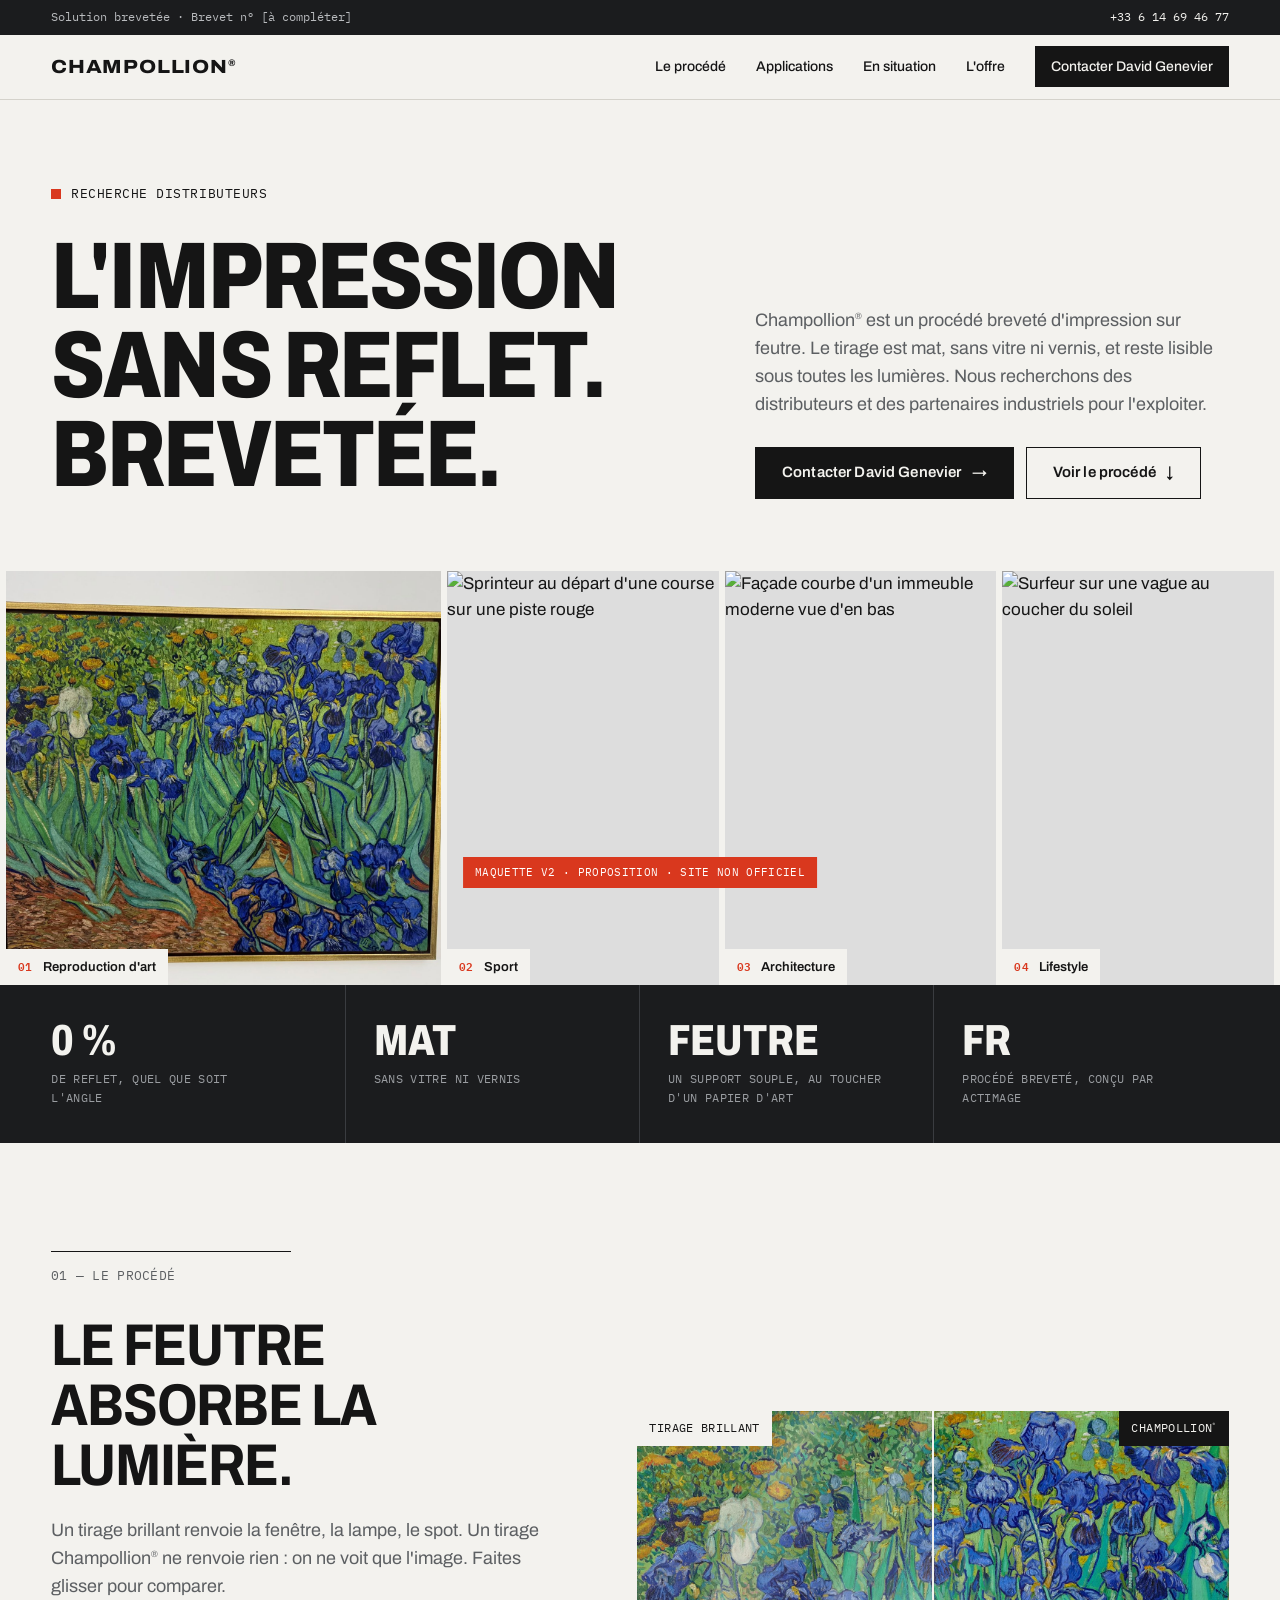
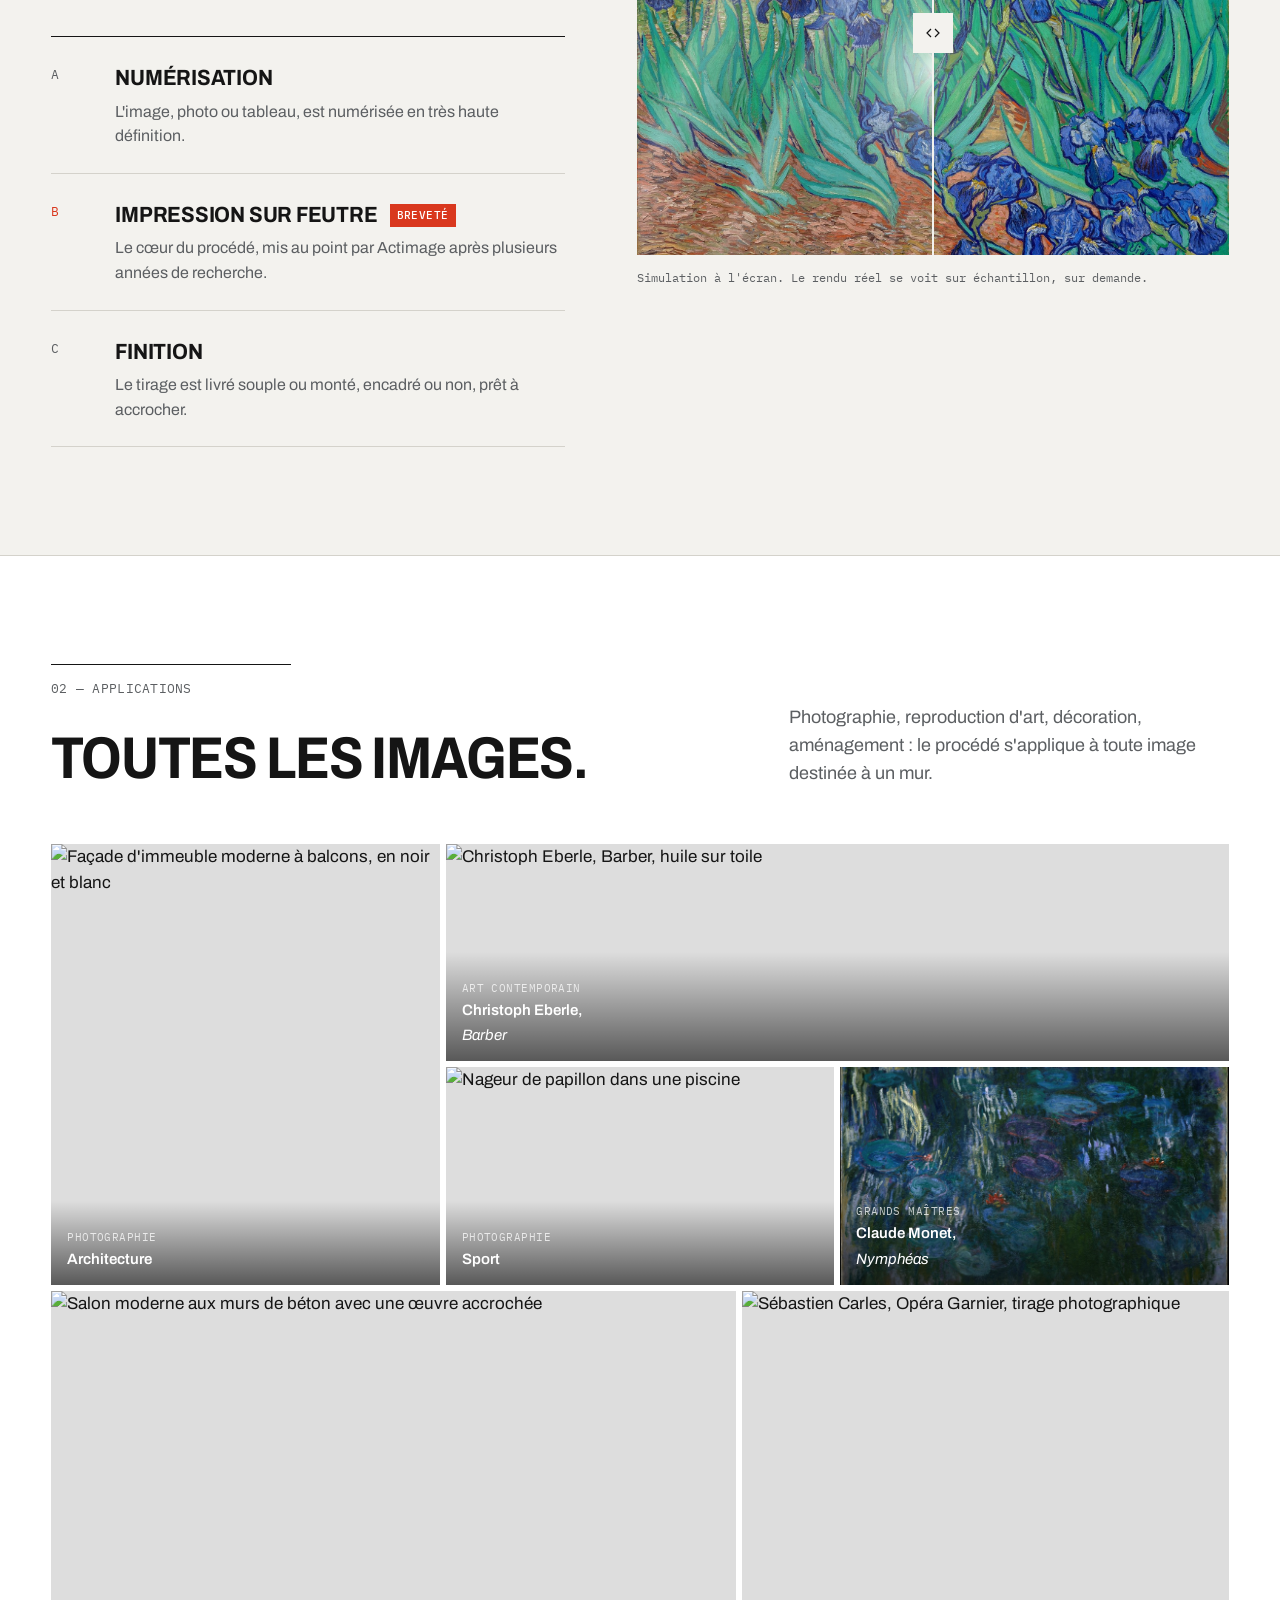
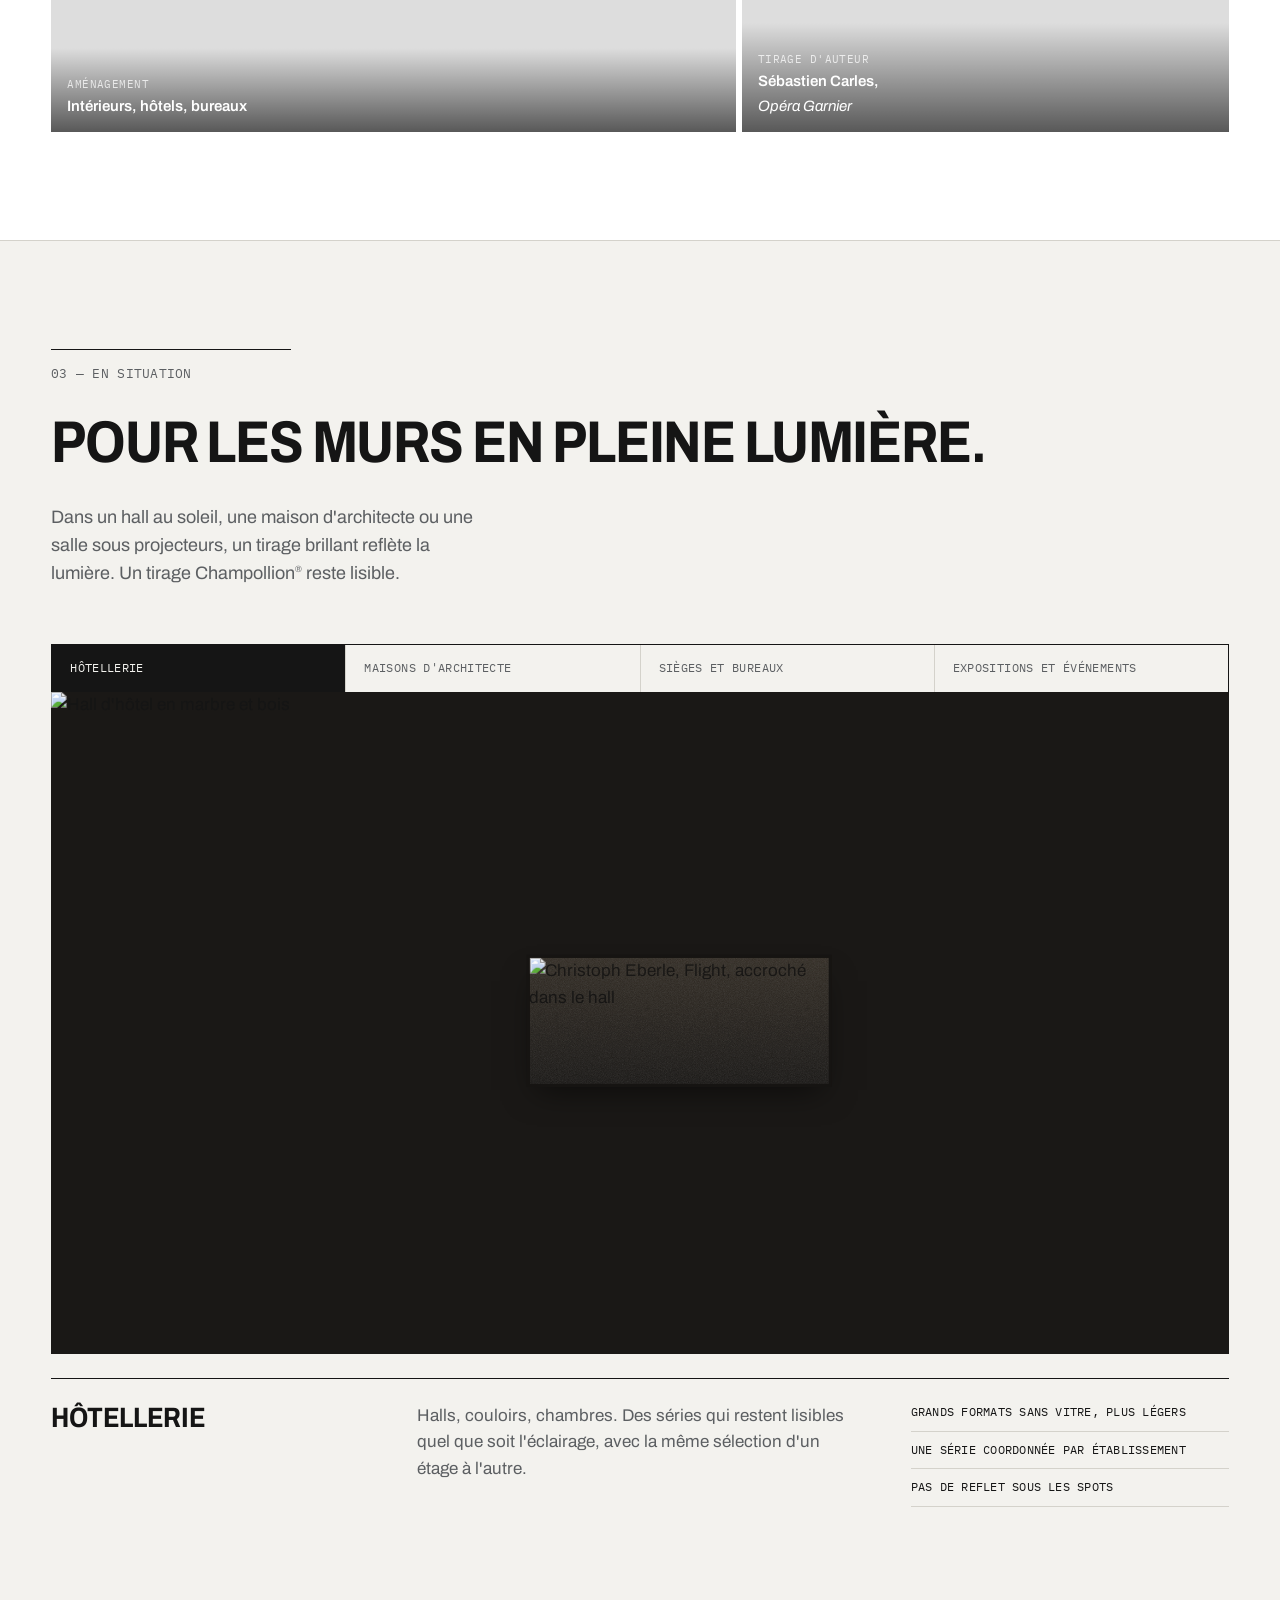
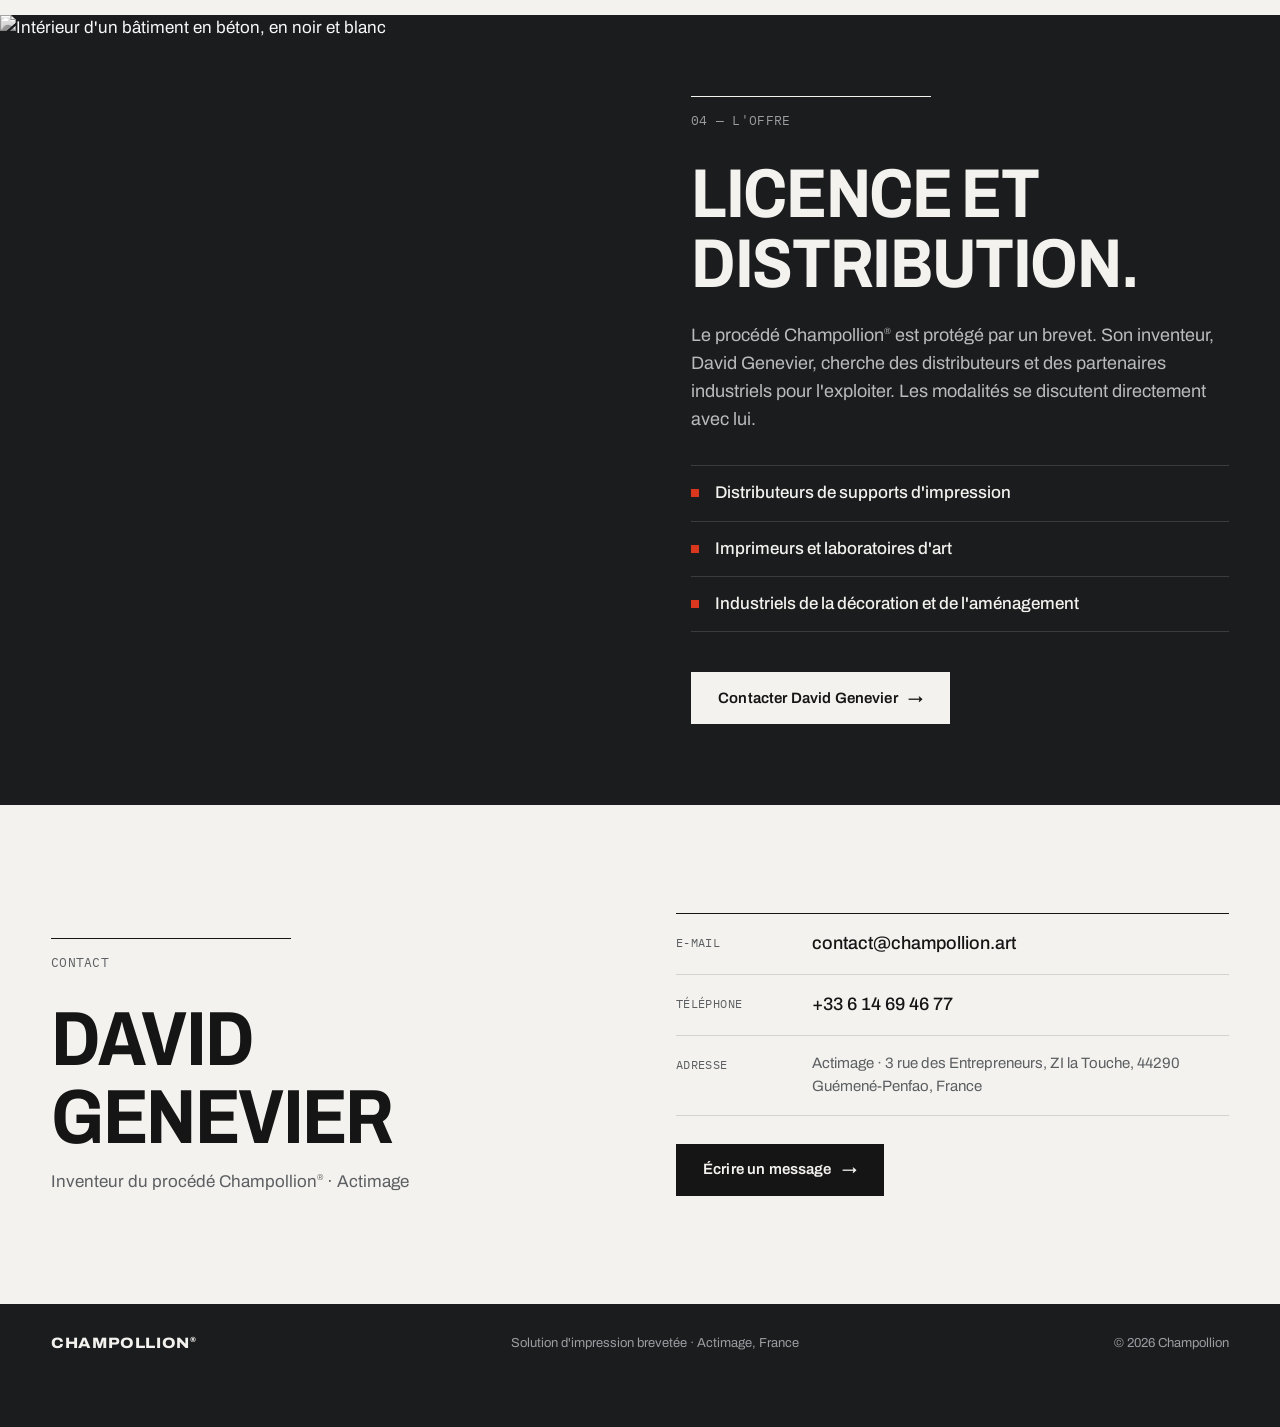
==== commit be05f42e: "V2 : vitrine industrielle, licence et distribution Direction plus sobre et industrielle (Archivo, IB" ====
--- a/v2/index.html
+++ b/v2/index.html
@@ -4,24 +4,31 @@
   <meta charset="utf-8">
   <meta name="viewport" content="width=device-width, initial-scale=1">
   <meta name="robots" content="noindex, nofollow">
-  <title>Champollion · Procédé breveté</title>
-  <meta name="description" content="Champollion® est un procédé d'impression breveté sur feutre, sans aucun reflet. Ouvert aux partenariats : licence, commandes, distribution et recherche.">
+  <title>Champollion · Solution d'impression brevetée</title>
+  <meta name="description" content="Champollion® est un procédé breveté d'impression sur feutre, mat et sans reflet. Recherche distributeurs et partenaires industriels : contactez David Genevier.">
   <link rel="preconnect" href="https://fonts.googleapis.com">
   <link rel="preconnect" href="https://fonts.gstatic.com" crossorigin>
-  <link href="https://fonts.googleapis.com/css2?family=Inter:wght@400;500;600;700&display=swap" rel="stylesheet">
+  <link href="https://fonts.googleapis.com/css2?family=Archivo:wdth,wght@62..125,400..800&family=IBM+Plex+Mono:wght@400;500&display=swap" rel="stylesheet">
   <link rel="stylesheet" href="styles.css">
 </head>
 <body>
+
+  <div class="topbar">
+    <div class="topbar__inner">
+      <span>Solution brevetée · Brevet n° [à compléter]</span>
+      <a href="tel:+33614694677">+33 6 14 69 46 77</a>
+    </div>
+  </div>
 
   <header class="nav" id="nav">
     <div class="nav__inner">
       <a href="#top" class="nav__logo">Champollion<sup>®</sup></a>
       <nav class="nav__links" aria-label="Navigation principale">
-        <a href="#technologie">Technologie</a>
+        <a href="#procede">Le procédé</a>
         <a href="#applications">Applications</a>
-        <a href="#realisations">Réalisations</a>
-        <a href="#partenariats">Partenariats</a>
-        <a href="contact.html" class="nav__cta">Nous contacter</a>
+        <a href="#situations">En situation</a>
+        <a href="#offre">L'offre</a>
+        <a href="contact.html" class="nav__cta">Contacter David Genevier</a>
       </nav>
       <button class="nav__burger" aria-label="Ouvrir le menu" aria-expanded="false"><span></span><span></span></button>
     </div>
@@ -30,253 +37,226 @@
   <main id="top">
 
     <!-- HERO -->
-    <section class="hero" id="hero">
-      <div class="hero__head">
-        <p class="kicker">Champollion<sup>®</sup> · Procédé breveté</p>
-        <h1 class="hero__title">Zéro reflet.</h1>
-        <p class="hero__lead">Une technologie d'impression sur feutre, mise au point par Actimage. L'image reste lisible sous n'importe quelle lumière. Nous cherchons des partenaires pour la développer.</p>
-        <div class="hero__actions">
-          <a href="#partenariats" class="btn btn--primary">Devenir partenaire</a>
-          <a href="#technologie" class="link">Voir la technologie <span aria-hidden="true">›</span></a>
-        </div>
-      </div>
-      <figure class="hero__media" id="heroMedia">
-        <img src="../image/photo-van-gogh-iris.jpg" width="1800" height="1366" alt="Reproduction Champollion des Iris de Vincent van Gogh, encadrée et accrochée sur un mur blanc, sans aucun reflet">
-      </figure>
-    </section>
-
-    <!-- BANDEAU BREVET -->
-    <section class="patent" aria-label="Le procédé en bref">
-      <ul class="patent__list">
-        <li><span class="patent__k">Brevet</span><span class="patent__v">n° [à compléter]</span></li>
-        <li><span class="patent__k">Conçu par</span><span class="patent__v">Actimage, France</span></li>
-        <li><span class="patent__k">Reflet</span><span class="patent__v">0 %, quel que soit l'angle</span></li>
-        <li><span class="patent__k">Statut</span><span class="patent__v">Ouvert à la licence</span></li>
+    <section class="hero">
+      <div class="wrap hero__grid">
+        <div>
+          <p class="tag">Recherche distributeurs</p>
+          <h1 class="hero__title">L'impression sans reflet. Brevetée.</h1>
+        </div>
+        <div class="hero__side">
+          <p class="hero__lead">Champollion<sup>®</sup> est un procédé breveté d'impression sur feutre. Le tirage est mat, sans vitre ni vernis, et reste lisible sous toutes les lumières. Nous recherchons des distributeurs et des partenaires industriels pour l'exploiter.</p>
+          <div class="hero__actions">
+            <a href="contact.html" class="btn">Contacter David Genevier</a>
+            <a href="#procede" class="btn btn--ghost">Voir le procédé</a>
+          </div>
+        </div>
+      </div>
+      <div class="strip">
+        <figure class="strip__item strip__item--wide">
+          <img src="../image/photo-van-gogh-iris.jpg" width="1800" height="1366" alt="Reproduction Champollion des Iris de Van Gogh, encadrée, sur un mur blanc">
+          <figcaption><span>01</span>Reproduction d'art</figcaption>
+        </figure>
+        <figure class="strip__item">
+          <img src="https://images.unsplash.com/photo-1698671823406-035c77ff6fcd?w=1000&q=75" alt="Sprinteur au départ d'une course sur une piste rouge">
+          <figcaption><span>02</span>Sport</figcaption>
+        </figure>
+        <figure class="strip__item">
+          <img src="https://images.unsplash.com/photo-1527576539890-dfa815648363?w=1000&q=75" alt="Façade courbe d'un immeuble moderne vue d'en bas">
+          <figcaption><span>03</span>Architecture</figcaption>
+        </figure>
+        <figure class="strip__item">
+          <img src="https://images.unsplash.com/photo-1509914398892-963f53e6e2f1?w=1000&q=75" alt="Surfeur sur une vague au coucher du soleil">
+          <figcaption><span>04</span>Lifestyle</figcaption>
+        </figure>
+      </div>
+    </section>
+
+    <!-- CHIFFRES CLÉS -->
+    <section class="keys" aria-label="Le procédé en bref">
+      <ul class="wrap keys__list">
+        <li><span class="keys__k">0 %</span><span class="keys__v">de reflet, quel que soit l'angle</span></li>
+        <li><span class="keys__k">Mat</span><span class="keys__v">sans vitre ni vernis</span></li>
+        <li><span class="keys__k">Feutre</span><span class="keys__v">un support souple, au toucher d'un papier d'art</span></li>
+        <li><span class="keys__k">FR</span><span class="keys__v">procédé breveté, conçu par Actimage</span></li>
       </ul>
     </section>
 
-    <!-- TECHNOLOGIE : COMPARATEUR -->
-    <section class="section section--grey" id="technologie">
-      <div class="head">
-        <p class="kicker">Technologie</p>
-        <h2 class="h2">Brillant. Ou Champollion.</h2>
-        <p class="lead">Une surface brillante renvoie la lumière : la fenêtre, la lampe, le spot. Le feutre Champollion l'absorbe. Faites glisser pour comparer.</p>
-      </div>
-
-      <div class="compare" id="compare">
-        <div class="compare__layer compare__layer--matte">
-          <img src="../image/van-gogh-iris.jpg" alt="Vincent van Gogh, Les Iris, rendu mat Champollion" draggable="false">
-          <div class="felt"></div>
-          <div class="light__pool"></div>
-        </div>
-        <div class="compare__layer compare__layer--gloss" id="compareGloss">
-          <img src="../image/van-gogh-iris.jpg" alt="" aria-hidden="true" draggable="false">
-          <div class="light__pool"></div>
-          <div class="gloss__window"></div>
-          <div class="gloss__spot"></div>
-        </div>
-        <span class="compare__tag compare__tag--left">Tirage brillant</span>
-        <span class="compare__tag compare__tag--right">Champollion<sup>®</sup></span>
-        <div class="compare__handle" id="compareHandle" role="slider" tabindex="0" aria-label="Part de tirage brillant" aria-valuemin="0" aria-valuemax="100" aria-valuenow="50">
-          <span class="compare__knob"><svg viewBox="0 0 24 24" width="18" height="18" aria-hidden="true"><path d="M9 6l-6 6 6 6M15 6l6 6-6 6" fill="none" stroke="currentColor" stroke-width="1.6"/></svg></span>
-        </div>
-      </div>
-      <p class="note">Simulation à l'écran. Le rendu réel se voit sur échantillon : demandez le book.</p>
-    </section>
-
-    <!-- SPÉCIFICATIONS -->
-    <section class="section" id="specs">
-      <div class="head">
-        <p class="kicker">Spécifications</p>
-        <h2 class="h2">Ce que fait le procédé.</h2>
-      </div>
-      <div class="specs">
-        <div class="spec"><span class="spec__k">0 %</span><h3>Reflet</h3><p>Aucune réflexion, même sous un spot ou face à une fenêtre.</p></div>
-        <div class="spec"><span class="spec__k">Mat</span><h3>Finition</h3><p>Sans vitre ni vernis. Le grain et les coups de pinceau restent visibles.</p></div>
-        <div class="spec"><span class="spec__k">Feutre</span><h3>Support</h3><p>Un feutre technique, au toucher proche d'un papier d'art.</p></div>
-        <div class="spec"><span class="spec__k">Libre</span><h3>Formats</h3><p>Du petit format au tirage monumental.</p></div>
-        <div class="spec"><span class="spec__k">2</span><h3>Montages</h3><p>Souple, comme une lithographie, ou monté sur un support rigide.</p></div>
-        <div class="spec"><span class="spec__k">HD</span><h3>Fidélité</h3><p>Numérisation et impression en très haute définition.</p></div>
-      </div>
-    </section>
-
-    <!-- PROCÉDÉ -->
-    <section class="section section--grey" id="procede">
-      <div class="head">
-        <p class="kicker">Le procédé</p>
-        <h2 class="h2">Trois étapes.<br>Une seule est brevetée.</h2>
-      </div>
-      <ol class="steps">
-        <li class="step">
-          <span class="step__n">01</span>
-          <h3>Numérisation</h3>
-          <p>L'image, photo ou tableau, est numérisée en très haute définition.</p>
-        </li>
-        <li class="step step--key">
-          <span class="step__n">02</span>
-          <h3>Impression sur feutre</h3>
-          <p>Le cœur du brevet. Après plusieurs années de recherche, Actimage a mis au point une impression sur feutre qui ne renvoie pas la lumière.</p>
-          <span class="step__badge">Breveté</span>
-        </li>
-        <li class="step">
-          <span class="step__n">03</span>
-          <h3>Finition</h3>
-          <p>Le tirage est livré souple ou monté, encadré ou non, prêt à accrocher.</p>
-        </li>
-      </ol>
-    </section>
-
-    <!-- APPLICATIONS -->
-    <section class="section" id="applications">
-      <div class="head">
-        <p class="kicker">Applications</p>
-        <h2 class="h2">Partout où la lumière gêne.</h2>
-        <p class="lead">Le procédé s'utilise déjà dans plusieurs domaines. D'autres restent à explorer.</p>
-      </div>
-      <div class="apps">
-        <article class="app">
-          <div class="app__img"><img loading="lazy" src="https://www.champollion.art/wp-content/uploads/2023/07/Sebastien-Carles-Opera-Garnier1-.jpg" alt="Sébastien Carles, Opéra Garnier, tirage photographique"></div>
-          <div class="app__body"><h3>Tirage d'art et photographie</h3><p>Pour les photographes, les laboratoires et leurs collectionneurs.</p></div>
-        </article>
-        <article class="app">
-          <div class="app__img"><img loading="lazy" src="https://www.champollion.art/wp-content/uploads/2023/07/eberle_2022_barber_51x120_g.jpg" alt="Christoph Eberle, Barber, reproduction de tableau"></div>
-          <div class="app__body"><h3>Reproduction de tableaux</h3><p>Séries limitées et numérotées, en accord avec les artistes.</p></div>
-        </article>
-        <article class="app">
-          <div class="app__img"><img loading="lazy" src="https://images.unsplash.com/photo-1501270067467-8298cce1babb?w=1400&q=80" alt="Salle d'exposition aux murs blancs"></div>
-          <div class="app__body"><h3>Expositions et scénographie</h3><p>Des images lisibles sous des projecteurs puissants.</p></div>
-        </article>
-        <article class="app">
-          <div class="app__img"><img loading="lazy" src="https://images.unsplash.com/photo-1758448093806-88b2089068ab?w=1400&q=80" alt="Hall d'hôtel en marbre et bois"></div>
-          <div class="app__body"><h3>Hôtellerie et architecture</h3><p>Grands formats sans vitre, pour les halls, chambres et bureaux.</p></div>
-        </article>
-        <article class="app app--open">
-          <div class="app__body">
-            <span class="app__plus" aria-hidden="true">+</span>
-            <h3>Votre application.</h3>
-            <p>Signalétique, packaging, décor, textile ? Le procédé n'a pas encore livré tous ses usages. Proposez une idée, nous la testons avec vous.</p>
-            <a href="contact.html?type=recherche" class="link link--light">Proposer une piste <span aria-hidden="true">›</span></a>
-          </div>
-        </article>
-      </div>
-    </section>
-
-    <!-- RÉALISATIONS -->
-    <section class="section section--grey" id="realisations">
-      <div class="head">
-        <p class="kicker">Réalisations</p>
-        <h2 class="h2">Exemples de projets réalisés.</h2>
-      </div>
-      <div class="cases">
-        <article class="case case--wide">
-          <div class="case__img case__img--pair">
-            <img loading="lazy" src="../image/photo-degas-avant-la-course.jpg" width="1800" height="1350" alt="Reproduction Champollion d'Avant la course d'Edgar Degas, encadrée, sur un mur blanc">
-            <img loading="lazy" src="../image/photo-van-gogh-iris.jpg" width="1800" height="1366" alt="Reproduction Champollion des Iris de Van Gogh, encadrée, sur un mur blanc">
-          </div>
-          <div class="case__body">
-            <p class="case__tag">Reproduction · Grands maîtres</p>
-            <h3>Degas et Van Gogh, sans vitre.</h3>
-            <p>Deux reproductions encadrées en caisse américaine, photographiées au mur, sans retouche. Pas un reflet, malgré la lumière du jour.</p>
-          </div>
-        </article>
-        <article class="case">
-          <div class="case__img"><img loading="lazy" src="https://www.champollion.art/wp-content/uploads/2023/07/Jacques-Bodin-Fruits-XVII-oil-on-canvas-2016-100x100-cm.jpg" alt="Jacques Bodin, Fruits, édition limitée"></div>
-          <div class="case__body">
-            <p class="case__tag">Édition d'artiste</p>
-            <h3>Jacques Bodin</h3>
-            <p>Huiles hyperréalistes éditées en séries numérotées, validées par l'artiste.</p>
-          </div>
-        </article>
-        <article class="case">
-          <div class="case__img"><img loading="lazy" src="https://www.champollion.art/wp-content/uploads/2023/07/Sebastien-Carles-LOIRE-PRINCESSE.jpg" alt="Sébastien Carles, Loire Princesse, tirage photographique"></div>
-          <div class="case__body">
-            <p class="case__tag">Tirage photographique</p>
-            <h3>Sébastien Carles</h3>
-            <p>Tirages grand format, 80 × 120 cm, pour une série sur la Loire et l'Opéra Garnier.</p>
-          </div>
-        </article>
-      </div>
-    </section>
-
-    <!-- PARTENARIATS -->
-    <section class="section section--dark" id="partenariats">
-      <div class="head">
-        <p class="kicker kicker--light">Partenariats</p>
-        <h2 class="h2">Le procédé est ouvert.</h2>
-        <p class="lead">Champollion<sup>®</sup> s'associe aux imprimeurs, laboratoires d'art, galeries, éditeurs et distributeurs. Commande ponctuelle ou collaboration durable : choisissez votre point d'entrée.</p>
-      </div>
-      <div class="partners">
-        <a class="partner" href="contact.html?type=licence">
-          <span class="partner__n">Licence</span>
-          <h3>Imprimeurs et laboratoires d'art</h3>
-          <p>Intégrez le procédé à votre offre, avec la licence et les consommables.</p>
-          <span class="partner__go">En savoir plus <span aria-hidden="true">›</span></span>
-        </a>
-        <a class="partner" href="contact.html?type=commande">
-          <span class="partner__n">Commande</span>
-          <h3>Galeries, éditeurs, scénographes</h3>
-          <p>Confiez-nous une série limitée, une exposition ou un tirage monumental.</p>
-          <span class="partner__go">Lancer un projet <span aria-hidden="true">›</span></span>
-        </a>
-        <a class="partner" href="contact.html?type=distribution">
-          <span class="partner__n">Distribution</span>
-          <h3>Distributeurs et revendeurs</h3>
-          <p>Proposez Champollion<sup>®</sup> à vos clients, avec le book et les échantillons.</p>
-          <span class="partner__go">Devenir distributeur <span aria-hidden="true">›</span></span>
-        </a>
-        <a class="partner" href="contact.html?type=recherche">
-          <span class="partner__n">Recherche</span>
-          <h3>Industriels et designers</h3>
-          <p>Testez de nouveaux supports et de nouveaux usages avec nous.</p>
-          <span class="partner__go">Explorer ensemble <span aria-hidden="true">›</span></span>
-        </a>
-      </div>
-    </section>
-
-    <!-- BOOK -->
-    <section class="section" id="book">
-      <div class="book">
-        <div class="book__visual" aria-hidden="true">
-          <div class="book__swatch book__swatch--1"><img src="../image/monet-nympheas.jpg" alt=""></div>
-          <div class="book__swatch book__swatch--2"><img src="../image/degas-avant-la-course.jpg" alt=""></div>
-          <div class="book__cover">
-            <span class="book__brand">Champollion<sup>®</sup></span>
-            <span class="book__sub">Procédé breveté · Échantillons</span>
-          </div>
-        </div>
-        <div class="book__text">
-          <p class="kicker">Le book</p>
-          <h2 class="h2">À toucher,<br>pas à lire.</h2>
-          <p class="lead">Le mat se juge en main. Le book réunit des échantillons du procédé et une fiche technique. Pour vos rendez-vous clients, ou pour vous faire une idée.</p>
-          <a href="contact.html?type=book" class="btn btn--primary">Demander le book</a>
-        </div>
+    <!-- 01 LE PROCÉDÉ -->
+    <section class="section" id="procede">
+      <div class="wrap process">
+        <div>
+          <div class="head">
+            <p class="num">01 — Le procédé</p>
+            <h2 class="h2">Le feutre absorbe la lumière.</h2>
+            <p class="lead">Un tirage brillant renvoie la fenêtre, la lampe, le spot. Un tirage Champollion<sup>®</sup> ne renvoie rien : on ne voit que l'image. Faites glisser pour comparer.</p>
+          </div>
+          <ol class="steps">
+            <li><span class="steps__n">A</span><div><h3>Numérisation</h3><p>L'image, photo ou tableau, est numérisée en très haute définition.</p></div></li>
+            <li class="steps__key"><span class="steps__n">B</span><div><h3>Impression sur feutre <em>Breveté</em></h3><p>Le cœur du procédé, mis au point par Actimage après plusieurs années de recherche.</p></div></li>
+            <li><span class="steps__n">C</span><div><h3>Finition</h3><p>Le tirage est livré souple ou monté, encadré ou non, prêt à accrocher.</p></div></li>
+          </ol>
+        </div>
+
+        <div class="process__compare">
+        <div class="compare" id="compare">
+          <div class="compare__layer compare__layer--matte">
+            <img src="../image/van-gogh-iris.jpg" alt="Vincent van Gogh, Les Iris, rendu mat Champollion" draggable="false">
+            <div class="felt"></div>
+            <div class="light__pool"></div>
+          </div>
+          <div class="compare__layer compare__layer--gloss" id="compareGloss">
+            <img src="../image/van-gogh-iris.jpg" alt="" aria-hidden="true" draggable="false">
+            <div class="light__pool"></div>
+            <div class="gloss__window"></div>
+            <div class="gloss__spot"></div>
+          </div>
+          <span class="compare__tag compare__tag--left">Tirage brillant</span>
+          <span class="compare__tag compare__tag--right">Champollion<sup>®</sup></span>
+          <div class="compare__handle" id="compareHandle" role="slider" tabindex="0" aria-label="Part de tirage brillant" aria-valuemin="0" aria-valuemax="100" aria-valuenow="50">
+            <span class="compare__knob"><svg viewBox="0 0 24 24" width="16" height="16" aria-hidden="true"><path d="M9 6l-6 6 6 6M15 6l6 6-6 6" fill="none" stroke="currentColor" stroke-width="1.8"/></svg></span>
+          </div>
+        </div>
+        <p class="note">Simulation à l'écran. Le rendu réel se voit sur échantillon, sur demande.</p>
+        </div>
+      </div>
+    </section>
+
+    <!-- 02 APPLICATIONS -->
+    <section class="section section--grey" id="applications">
+      <div class="wrap">
+        <div class="head head--row">
+          <div>
+            <p class="num">02 — Applications</p>
+            <h2 class="h2">Toutes les images.</h2>
+          </div>
+          <p class="lead">Photographie, reproduction d'art, décoration, aménagement : le procédé s'applique à toute image destinée à un mur.</p>
+        </div>
+        <div class="mosaic">
+          <figure class="tile tile--a">
+            <img loading="lazy" src="https://images.unsplash.com/photo-1551161440-88a5c5b09ba0?w=1200&q=75" alt="Façade d'immeuble moderne à balcons, en noir et blanc">
+            <figcaption><span>Photographie</span>Architecture</figcaption>
+          </figure>
+          <figure class="tile tile--b">
+            <img loading="lazy" src="https://www.champollion.art/wp-content/uploads/2023/07/eberle_2022_barber_51x120_g.jpg" alt="Christoph Eberle, Barber, huile sur toile">
+            <figcaption><span>Art contemporain</span>Christoph Eberle, <em>Barber</em></figcaption>
+          </figure>
+          <figure class="tile tile--c">
+            <img loading="lazy" src="https://images.unsplash.com/photo-1530549387789-4c1017266635?w=1200&q=75" alt="Nageur de papillon dans une piscine">
+            <figcaption><span>Photographie</span>Sport</figcaption>
+          </figure>
+          <figure class="tile tile--d">
+            <img loading="lazy" src="../image/monet-nympheas.jpg" alt="Claude Monet, Nymphéas">
+            <figcaption><span>Grands maîtres</span>Claude Monet, <em>Nymphéas</em></figcaption>
+          </figure>
+          <figure class="tile tile--e">
+            <img loading="lazy" src="https://images.unsplash.com/photo-1769565026085-67ed49f4c874?w=1200&q=75" alt="Salon moderne aux murs de béton avec une œuvre accrochée">
+            <figcaption><span>Aménagement</span>Intérieurs, hôtels, bureaux</figcaption>
+          </figure>
+          <figure class="tile tile--f">
+            <img loading="lazy" src="https://www.champollion.art/wp-content/uploads/2023/07/Sebastien-Carles-Opera-Garnier1-.jpg" alt="Sébastien Carles, Opéra Garnier, tirage photographique">
+            <figcaption><span>Tirage d'auteur</span>Sébastien Carles, <em>Opéra Garnier</em></figcaption>
+          </figure>
+        </div>
+      </div>
+    </section>
+
+    <!-- 03 EN SITUATION : photo d'intérieur réelle + œuvre accrochée à l'emplacement calibré du mur -->
+    <section class="section" id="situations">
+      <div class="wrap">
+        <div class="head head--row">
+          <div>
+            <p class="num">03 — En situation</p>
+            <h2 class="h2">Pour les murs en pleine lumière.</h2>
+          </div>
+          <p class="lead">Dans un hall au soleil, une maison d'architecte ou une salle sous projecteurs, un tirage brillant reflète la lumière. Un tirage Champollion<sup>®</sup> reste lisible.</p>
+        </div>
+
+        <div class="spaces__tabs" role="tablist" aria-label="Types d'espaces">
+          <button class="space-tab is-active" data-space="hotel" role="tab" aria-selected="true">Hôtellerie</button>
+          <button class="space-tab" data-space="archi" role="tab" aria-selected="false">Maisons d'architecte</button>
+          <button class="space-tab" data-space="office" role="tab" aria-selected="false">Sièges et bureaux</button>
+          <button class="space-tab" data-space="expo" role="tab" aria-selected="false">Expositions et événements</button>
+        </div>
+
+        <div class="scenes" id="scenes">
+          <figure class="scene is-active" data-space="hotel" style="--ratio: 1000/562; --l: 40.6%; --t: 40.2%; --w: 25.4%; --art: 150/63; --tone: rgba(255,214,160,.10)">
+            <div class="scene__inner">
+              <img class="scene__photo" src="https://images.unsplash.com/photo-1758448093806-88b2089068ab?w=2000&q=80" alt="Hall d'hôtel en marbre et bois">
+              <div class="scene__art"><img src="https://www.champollion.art/wp-content/uploads/2023/07/eberle_2022_Flight_63x150.jpg" alt="Christoph Eberle, Flight, accroché dans le hall"></div>
+            </div>
+          </figure>
+          <figure class="scene" data-space="archi" style="--ratio: 1000/625; --l: 48.5%; --t: 36%; --w: 19.5%; --art: 1600/1044; --tone: rgba(225,232,240,.14); --frame: max(1.5px, .14vw); --frame-color: #2b2724">
+            <div class="scene__inner">
+              <img class="scene__photo" src="https://images.unsplash.com/photo-1724582586529-62622e50c0b3?w=2000&q=80" alt="Salon minimaliste, mur gris" loading="lazy">
+              <div class="scene__art"><img src="../image/monet-nympheas.jpg" alt="Claude Monet, Les Nymphéas, au-dessus du canapé" loading="lazy"></div>
+            </div>
+          </figure>
+          <figure class="scene" data-space="office" style="--ratio: 1000/667; --l: 30.6%; --t: 25.6%; --w: 24.6%; --art: 120/80; --tone: rgba(255,200,140,.08)">
+            <div class="scene__inner">
+              <img class="scene__photo" src="https://images.unsplash.com/photo-1764810815228-b7f9432eec5c?w=2000&q=80" alt="Salle de conseil habillée de bois" loading="lazy">
+              <div class="scene__art"><img src="https://www.champollion.art/wp-content/uploads/2023/07/Sebastien-Carles-LOIRE-PRINCESSE.jpg" alt="Sébastien Carles, Loire Princesse, en salle de conseil" loading="lazy"></div>
+            </div>
+          </figure>
+          <figure class="scene" data-space="expo" style="--ratio: 1000/668; --l: 34.6%; --t: 35.2%; --w: 33%; --art: 120/51; --tone: rgba(255,255,255,0)">
+            <div class="scene__inner">
+              <img class="scene__photo" src="https://images.unsplash.com/photo-1501270067467-8298cce1babb?w=2000&q=80" alt="Salle d'exposition aux murs blancs" loading="lazy">
+              <div class="scene__art"><img src="https://www.champollion.art/wp-content/uploads/2023/07/eberle_2022_barber_51x120_g.jpg" alt="Christoph Eberle, Barber, en salle d'exposition" loading="lazy"></div>
+            </div>
+          </figure>
+        </div>
+
+        <div class="spaces__info">
+          <h3 id="spaceTitle">Hôtellerie</h3>
+          <p id="spaceText">Halls, couloirs, chambres. Des séries qui restent lisibles quel que soit l'éclairage, avec la même sélection d'un étage à l'autre.</p>
+          <ul id="spaceList" class="spaces__list">
+            <li>Grands formats sans vitre, plus légers</li>
+            <li>Une série coordonnée par établissement</li>
+            <li>Pas de reflet sous les spots</li>
+          </ul>
+        </div>
+      </div>
+    </section>
+
+    <!-- 04 L'OFFRE -->
+    <section class="offer" id="offre">
+      <div class="offer__media">
+        <img loading="lazy" src="https://images.unsplash.com/photo-1553978245-ed54ceb2930d?w=1600&q=75" alt="Intérieur d'un bâtiment en béton, en noir et blanc">
+      </div>
+      <div class="offer__body">
+        <p class="num num--light">04 — L'offre</p>
+        <h2 class="h2">Licence et distribution.</h2>
+        <p class="lead">Le procédé Champollion<sup>®</sup> est protégé par un brevet. Son inventeur, David Genevier, cherche des distributeurs et des partenaires industriels pour l'exploiter. Les modalités se discutent directement avec lui.</p>
+        <ul class="offer__list">
+          <li>Distributeurs de supports d'impression</li>
+          <li>Imprimeurs et laboratoires d'art</li>
+          <li>Industriels de la décoration et de l'aménagement</li>
+        </ul>
+        <a href="contact.html" class="btn">Contacter David Genevier</a>
       </div>
     </section>
 
     <!-- CONTACT -->
-    <section class="section section--grey" id="contact">
-      <div class="contact">
+    <section class="section" id="contact">
+      <div class="wrap contact">
         <div>
-          <p class="kicker">Contact</p>
-          <h2 class="h2">Parlons de votre projet.</h2>
-          <p class="lead">Une idée, une commande, une question sur la licence ? David vous répond directement.</p>
-        </div>
-        <div class="contact__card">
-          <p class="contact__name">David Genevier</p>
-          <p class="contact__role">Inventeur du procédé Champollion<sup>®</sup></p>
-          <a class="contact__line" href="mailto:contact@champollion.art">contact@champollion.art</a>
-          <a class="contact__line" href="tel:+33614694677">+33 6 14 69 46 77</a>
-          <address>Actimage · 3 rue des Entrepreneurs, ZI la Touche<br>44290 Guémené-Penfao, France</address>
-          <a href="contact.html" class="btn btn--primary">Écrire à David</a>
+          <p class="num">Contact</p>
+          <h2 class="h2">David Genevier</h2>
+          <p class="contact__role">Inventeur du procédé Champollion<sup>®</sup> · Actimage</p>
+        </div>
+        <div class="contact__lines">
+          <a href="mailto:contact@champollion.art"><span>E-mail</span>contact@champollion.art</a>
+          <a href="tel:+33614694677"><span>Téléphone</span>+33 6 14 69 46 77</a>
+          <p><span>Adresse</span>Actimage · 3 rue des Entrepreneurs, ZI la Touche, 44290 Guémené-Penfao, France</p>
+          <a href="contact.html" class="btn">Écrire un message</a>
         </div>
       </div>
     </section>
   </main>
 
   <footer class="footer">
-    <div class="footer__inner">
+    <div class="wrap footer__inner">
       <span class="nav__logo">Champollion<sup>®</sup></span>
-      <span>Procédé d'impression breveté · Actimage, France</span>
+      <span>Solution d'impression brevetée · Actimage, France</span>
       <span>© 2026 Champollion</span>
     </div>
   </footer>
--- a/v2/styles.css
+++ b/v2/styles.css
@@ -1,33 +1,32 @@
 /* Champollion · maquette V2
-   Direction : sobre et technologique. Une typo sans-serif, du blanc, du gris clair,
-   un seul noir pour les partenariats. Le procédé est le produit. */
+   Direction : vitrine institutionnelle, ambiance industrielle et sobre.
+   Angles droits, filets fins, étiquettes en mono comme sur une fiche technique,
+   un seul accent (rouge signal) utilisé avec parcimonie. */
 :root {
+  --paper: #f3f2ee;
   --white: #ffffff;
-  --grey: #f5f5f7;
-  --ink: #1d1d1f;
-  --ink-soft: #6e6e73;
-  --line: #d2d2d7;
-  --accent: #0066cc;
-  --accent-light: #2997ff;
-  --black: #000000;
-  --dark-card: #1c1c1e;
-  --sans: "Inter", -apple-system, BlinkMacSystemFont, "Segoe UI", system-ui, sans-serif;
+  --ink: #151515;
+  --steel: #5c5f62;
+  --line: #d4d2cb;
+  --graphite: #1b1c1e;
+  --graphite-2: #26282b;
+  --accent: #d9381e;
+  --sans: "Archivo", "Helvetica Neue", Arial, sans-serif;
+  --mono: "IBM Plex Mono", ui-monospace, "SFMono-Regular", Consolas, monospace;
   --spring: cubic-bezier(.25, 1, .3, 1);
-  --radius: 22px;
-  --pad: clamp(20px, 5vw, 64px);
-  --max: 1120px;
+  --pad: clamp(20px, 4vw, 56px);
+  --max: 1320px;
   --felt: url("data:image/svg+xml;utf8,<svg xmlns='http://www.w3.org/2000/svg' width='220' height='220'><filter id='n'><feTurbulence type='fractalNoise' baseFrequency='.85' numOctaves='3' stitchTiles='stitch'/><feColorMatrix type='saturate' values='0'/></filter><rect width='100%' height='100%' filter='url(%23n)'/></svg>");
 }
 
 * { box-sizing: border-box; margin: 0; padding: 0; }
-html { scroll-behavior: smooth; scroll-padding-top: 64px; }
+html { scroll-behavior: smooth; scroll-padding-top: 72px; }
 body {
-  background: var(--white);
+  background: var(--paper);
   color: var(--ink);
   font-family: var(--sans);
   font-size: 1.0625rem;
-  line-height: 1.5;
-  letter-spacing: -.011em;
+  line-height: 1.55;
   -webkit-font-smoothing: antialiased;
   overflow-x: hidden;
 }
@@ -35,131 +34,145 @@
 a { color: inherit; text-decoration: none; }
 button { font: inherit; color: inherit; background: none; border: 0; cursor: pointer; }
 a, button, [role="slider"] { touch-action: manipulation; -webkit-tap-highlight-color: transparent; }
-:focus-visible { outline: 2px solid var(--accent); outline-offset: 3px; border-radius: 6px; }
-sup { font-size: .55em; vertical-align: super; line-height: 0; }
+:focus-visible { outline: 2px solid var(--accent); outline-offset: 3px; }
+sup { font-size: .5em; vertical-align: super; line-height: 0; }
+.wrap { max-width: var(--max); margin: 0 auto; padding: 0 var(--pad); }
 
 /* ---------- Typo ---------- */
-.kicker {
-  font-size: 14px; font-weight: 600;
-  color: var(--ink-soft);
-  margin-bottom: 12px;
-  letter-spacing: 0;
-}
-.kicker--light { color: #a1a1a6; }
+.num, .tag, .topbar, .note, figcaption span, .contact__lines span, .keys__v, .mockup-badge {
+  font-family: var(--mono);
+}
+.num {
+  font-size: 13px; letter-spacing: .02em; text-transform: uppercase;
+  color: var(--steel);
+  padding-top: 14px; border-top: 1px solid var(--ink);
+  margin-bottom: 28px;
+  display: inline-block; min-width: 240px;
+}
+.num--light { color: #9a9da1; border-color: #f3f2ee; }
+.tag {
+  display: inline-flex; align-items: center; gap: 10px;
+  font-size: 13px; text-transform: uppercase; letter-spacing: .04em;
+  margin-bottom: 28px;
+}
+.tag::before { content: ""; width: 10px; height: 10px; background: var(--accent); }
 .h2 {
-  font-size: clamp(36px, 5.4vw, 64px);
+  font-size: clamp(34px, 4.6vw, 62px);
   font-weight: 700;
-  line-height: 1.05;
-  letter-spacing: -.035em;
-}
-.lead {
-  max-width: 620px;
-  margin-top: 20px;
-  font-size: clamp(18px, 1.6vw, 21px);
-  line-height: 1.45;
-  color: var(--ink-soft);
-}
-.head { max-width: var(--max); margin: 0 auto 56px; padding: 0 var(--pad); }
-.section { padding: clamp(88px, 13vh, 140px) 0; }
-.section--grey { background: var(--grey); }
-.section--dark { background: var(--black); color: #f5f5f7; }
-.section--dark .lead { color: #a1a1a6; }
-
-/* ---------- Boutons et liens ---------- */
+  font-stretch: 85%;
+  line-height: 1.02;
+  letter-spacing: -.02em;
+  text-transform: uppercase;
+}
+.lead { max-width: 560px; margin-top: 22px; font-size: 18px; color: var(--steel); }
+.head { margin-bottom: 56px; }
+.head--row { display: flex; justify-content: space-between; align-items: flex-end; gap: 32px 64px; flex-wrap: wrap; }
+.head--row .lead { margin-top: 0; max-width: 440px; }
+.section { padding: clamp(80px, 12vh, 132px) 0; }
+.section--grey { background: var(--white); border-top: 1px solid var(--line); border-bottom: 1px solid var(--line); }
+
+/* ---------- Boutons ---------- */
 .btn {
-  display: inline-flex; align-items: center; justify-content: center;
-  height: 46px; padding: 0 24px;
-  border-radius: 999px;
-  font-size: 16px; font-weight: 500;
-  transition: transform .45s var(--spring), background .25s;
-}
-.btn:active { transform: scale(.97); transition-duration: .1s; }
-.btn--primary { background: var(--accent); color: #fff; }
-@media (hover: hover) { .btn--primary:hover { background: #0077ed; } }
-.link { color: var(--accent); font-size: 17px; font-weight: 500; }
-.link span { display: inline-block; transition: transform .35s var(--spring); }
-@media (hover: hover) { .link:hover { text-decoration: underline; } .link:hover span { transform: translateX(3px); } }
-.link--light { color: var(--accent-light); }
-
-/* ---------- Navigation ---------- */
+  display: inline-flex; align-items: center; justify-content: center; gap: 10px;
+  height: 52px; padding: 0 26px;
+  background: var(--ink); color: var(--paper);
+  font-size: 15px; font-weight: 600; letter-spacing: .01em;
+  border: 1px solid var(--ink);
+  transition: background .2s, color .2s, transform .35s var(--spring);
+}
+.btn::after { content: "→"; transition: transform .35s var(--spring); }
+.btn:active { transform: scale(.98); transition-duration: .1s; }
+@media (hover: hover) {
+  .btn:hover { background: var(--accent); border-color: var(--accent); color: #fff; }
+  .btn:hover::after { transform: translateX(4px); }
+}
+.btn--ghost { background: transparent; color: var(--ink); }
+.btn--ghost::after { content: "↓"; }
+@media (hover: hover) { .btn--ghost:hover { background: var(--ink); border-color: var(--ink); color: var(--paper); } .btn--ghost:hover::after { transform: translateY(3px); } }
+.offer .btn { background: var(--paper); color: var(--ink); border-color: var(--paper); }
+
+/* ---------- Bandeau du haut + navigation ---------- */
+.topbar { background: var(--graphite); color: #b9bbbe; font-size: 12px; }
+.topbar__inner {
+  max-width: var(--max); margin: 0 auto; padding: 8px var(--pad);
+  display: flex; justify-content: space-between; gap: 16px;
+}
+.topbar a { color: #f3f2ee; white-space: nowrap; }
 .nav {
-  position: fixed; inset: 0 0 auto; z-index: 50;
-  height: 52px;
-  background: rgba(255,255,255,.72);
-  backdrop-filter: saturate(180%) blur(20px); -webkit-backdrop-filter: saturate(180%) blur(20px);
-  border-bottom: 1px solid transparent;
-  transition: border-color .3s;
-}
-.nav.is-solid { border-bottom-color: rgba(0,0,0,.08); }
+  position: sticky; top: 0; z-index: 50;
+  background: rgba(243,242,238,.94);
+  backdrop-filter: blur(10px); -webkit-backdrop-filter: blur(10px);
+  border-bottom: 1px solid var(--line);
+}
 .nav__inner {
-  max-width: var(--max); height: 100%; margin: 0 auto; padding: 0 var(--pad);
+  max-width: var(--max); height: 64px; margin: 0 auto; padding: 0 var(--pad);
   display: flex; align-items: center; justify-content: space-between;
 }
-.nav__logo { font-weight: 600; font-size: 18px; letter-spacing: -.02em; }
-.nav__links { display: flex; align-items: center; gap: 28px; font-size: 13px; }
-.nav__links a { color: rgba(29,29,31,.8); transition: color .2s; }
-@media (hover: hover) { .nav__links a:hover { color: var(--ink); } }
-.nav__links .nav__cta {
-  background: var(--accent); color: #fff;
-  padding: 6px 14px; border-radius: 999px; font-weight: 500;
-}
-@media (hover: hover) { .nav__links .nav__cta:hover { color: #fff; background: #0077ed; } }
-.nav__links a[aria-current="page"]:not(.nav__cta) { color: var(--ink); }
+.nav__logo { font-weight: 800; font-stretch: 112%; font-size: 19px; letter-spacing: .04em; text-transform: uppercase; }
+.nav__links { display: flex; align-items: center; gap: 30px; font-size: 14px; font-weight: 500; }
+.nav__links a { position: relative; padding: 4px 0; }
+.nav__links a:not(.nav__cta)::after {
+  content: ""; position: absolute; left: 0; right: 0; bottom: 0; height: 1px; background: var(--ink);
+  transform: scaleX(0); transform-origin: left; transition: transform .35s var(--spring);
+}
+@media (hover: hover) { .nav__links a:not(.nav__cta):hover::after { transform: scaleX(1); } }
+.nav__links a[aria-current="page"]:not(.nav__cta)::after { transform: scaleX(1); }
+.nav__links .nav__cta { background: var(--ink); color: var(--paper); padding: 10px 16px; transition: background .2s; }
+@media (hover: hover) { .nav__links .nav__cta:hover { background: var(--accent); } }
 .nav__burger { display: none; width: 44px; height: 44px; position: relative; margin-right: -10px; }
-.nav__burger span {
-  position: absolute; left: 13px; width: 18px; height: 1.5px; background: var(--ink);
-  transition: transform .4s var(--spring);
-}
-.nav__burger span:first-child { top: 18px; }
+.nav__burger span { position: absolute; left: 12px; width: 20px; height: 2px; background: var(--ink); transition: transform .35s var(--spring); }
+.nav__burger span:first-child { top: 17px; }
 .nav__burger span:last-child { top: 25px; }
-.nav.is-open .nav__burger span:first-child { transform: translateY(3.5px) rotate(45deg); }
-.nav.is-open .nav__burger span:last-child { transform: translateY(-3.5px) rotate(-45deg); }
+.nav.is-open .nav__burger span:first-child { transform: translateY(4px) rotate(45deg); }
+.nav.is-open .nav__burger span:last-child { transform: translateY(-4px) rotate(-45deg); }
 
 /* ---------- Hero ---------- */
-.hero { padding: 132px 0 0; text-align: center; overflow: hidden; }
-.hero__head { padding: 0 var(--pad); max-width: 900px; margin: 0 auto; }
+.hero { padding-top: clamp(56px, 9vh, 104px); }
+.hero__grid { display: grid; grid-template-columns: 1.35fr 1fr; gap: 40px 64px; align-items: end; }
 .hero__title {
-  font-size: clamp(56px, 11vw, 128px);
-  font-weight: 700;
-  line-height: .98;
-  letter-spacing: -.05em;
-}
-.hero__lead {
-  max-width: 640px; margin: 24px auto 0;
-  font-size: clamp(19px, 2vw, 24px);
-  line-height: 1.4;
-  color: var(--ink-soft);
-}
-.hero__actions { margin-top: 32px; display: flex; gap: 28px; justify-content: center; align-items: center; flex-wrap: wrap; }
-.hero__media {
-  width: min(1120px, calc(100% - 2 * var(--pad)));
-  margin: 64px auto 0;
-  border-radius: var(--radius);
-  overflow: hidden;
-  transform-origin: 50% 0;
-  will-change: transform;
-}
-.hero__media img { width: 100%; }
-
-/* ---------- Bandeau brevet ---------- */
-.patent { border-bottom: 1px solid var(--line); }
-.patent__list {
-  list-style: none;
-  max-width: var(--max); margin: 0 auto; padding: 40px var(--pad);
-  display: grid; grid-template-columns: repeat(4, 1fr); gap: 24px;
-}
-.patent__list li { display: flex; flex-direction: column; gap: 4px; }
-.patent__k { font-size: 12px; font-weight: 600; text-transform: uppercase; letter-spacing: .08em; color: var(--ink-soft); }
-.patent__v { font-size: 17px; font-weight: 600; letter-spacing: -.02em; }
+  font-size: clamp(44px, 7.4vw, 108px);
+  font-weight: 800;
+  font-stretch: 80%;
+  line-height: .94;
+  letter-spacing: -.02em;
+  text-transform: uppercase;
+}
+.hero__lead { font-size: 18px; color: var(--steel); }
+.hero__actions { display: flex; flex-wrap: wrap; gap: 12px; margin-top: 28px; }
+.strip {
+  display: grid; grid-template-columns: 1.6fr 1fr 1fr 1fr; gap: 6px;
+  margin-top: clamp(48px, 8vh, 88px);
+  padding: 0 6px;
+  height: clamp(300px, 46vh, 520px);
+}
+.strip__item { position: relative; overflow: hidden; background: #ddd; }
+.strip__item img { width: 100%; height: 100%; object-fit: cover; transition: transform 1.2s var(--spring); }
+@media (hover: hover) { .strip__item:hover img { transform: scale(1.04); } }
+figcaption span { font-size: 11px; text-transform: uppercase; letter-spacing: .04em; }
+.strip__item figcaption {
+  position: absolute; left: 0; bottom: 0;
+  display: flex; gap: 10px; align-items: baseline;
+  background: var(--paper); color: var(--ink);
+  font-size: 13px; font-weight: 600;
+  padding: 8px 12px;
+}
+.strip__item figcaption span { color: var(--accent); }
+
+/* ---------- Chiffres clés ---------- */
+.keys { background: var(--graphite); color: var(--paper); }
+.keys__list { list-style: none; display: grid; grid-template-columns: repeat(4, 1fr); }
+.keys__list li { padding: 34px 24px 36px 0; border-right: 1px solid #3a3c40; display: flex; flex-direction: column; gap: 8px; }
+.keys__list li + li { padding-left: 28px; }
+.keys__list li:last-child { border-right: 0; }
+.keys__k { font-size: clamp(32px, 3.4vw, 46px); font-weight: 800; font-stretch: 80%; line-height: 1; text-transform: uppercase; }
+.keys__v { font-size: 12px; text-transform: uppercase; letter-spacing: .03em; color: #9a9da1; max-width: 220px; }
 
 /* ---------- Comparateur ---------- */
 .compare {
   position: relative;
-  width: min(1120px, calc(100% - 2 * var(--pad)));
-  margin: 0 auto;
-  aspect-ratio: 1600 / 1258;
-  max-height: 84vh;
-  border-radius: var(--radius);
+  width: 100%;
+  aspect-ratio: 4 / 3;
+  max-height: 70vh;
   overflow: hidden;
   user-select: none; -webkit-user-select: none;
   touch-action: pan-y;
@@ -173,11 +186,7 @@
 .compare__layer--matte img { filter: saturate(1.06) contrast(1.02); }
 .compare__layer--gloss { clip-path: inset(0 50% 0 0); }
 .compare__layer--gloss img { filter: contrast(.92) saturate(.92); }
-.felt {
-  position: absolute; inset: 0; pointer-events: none;
-  background-image: var(--felt); background-size: 220px;
-  mix-blend-mode: multiply; opacity: .16;
-}
+.felt { position: absolute; inset: 0; pointer-events: none; background-image: var(--felt); background-size: 220px; mix-blend-mode: multiply; opacity: .16; }
 .light__pool {
   position: absolute; inset: 0; pointer-events: none;
   background: radial-gradient(circle at var(--x) var(--y), rgba(255,226,188,.26) 0%, rgba(255,226,188,.1) 20%, transparent 42%);
@@ -196,306 +205,246 @@
   mix-blend-mode: screen;
 }
 .compare__tag {
-  position: absolute; top: 18px; z-index: 3;
-  font-size: 13px; font-weight: 500;
-  padding: 7px 14px; border-radius: 999px;
-  background: rgba(0,0,0,.5); color: #fff;
-  backdrop-filter: blur(12px); -webkit-backdrop-filter: blur(12px);
+  position: absolute; top: 0; z-index: 3;
+  font-family: var(--mono); font-size: 12px; text-transform: uppercase; letter-spacing: .03em;
+  padding: 8px 12px;
+  background: var(--paper); color: var(--ink);
   pointer-events: none;
 }
-.compare__tag--left { left: 18px; }
-.compare__tag--right { right: 18px; }
+.compare__tag--left { left: 0; }
+.compare__tag--right { right: 0; background: var(--ink); color: var(--paper); }
 .compare__handle {
   position: absolute; top: 0; bottom: 0; left: 50%; z-index: 4;
   width: 44px; margin-left: -22px;
   display: flex; align-items: center; justify-content: center;
   cursor: ew-resize; outline: none; touch-action: none;
 }
-.compare__handle::before { content: ""; position: absolute; top: 0; bottom: 0; left: 50%; width: 2px; margin-left: -1px; background: #fff; }
+.compare__handle::before { content: ""; position: absolute; top: 0; bottom: 0; left: 50%; width: 2px; margin-left: -1px; background: var(--paper); }
 .compare__knob {
-  position: relative; width: 44px; height: 44px; border-radius: 50%;
-  background: #fff; color: var(--ink);
+  position: relative; width: 40px; height: 40px;
+  background: var(--paper); color: var(--ink);
   display: flex; align-items: center; justify-content: center;
-  box-shadow: 0 4px 20px rgba(0,0,0,.25);
-  transition: transform .45s var(--spring);
-}
-.compare__handle:focus-visible .compare__knob { box-shadow: 0 0 0 3px var(--accent), 0 4px 20px rgba(0,0,0,.25); }
-.compare.is-pressed .compare__knob { transform: scale(.92); transition-duration: .1s; }
-.note {
-  width: min(1120px, calc(100% - 2 * var(--pad)));
-  margin: 20px auto 0;
-  font-size: 13px; color: var(--ink-soft); text-align: center;
-}
-
-/* ---------- Spécifications ---------- */
-.specs {
-  max-width: var(--max); margin: 0 auto; padding: 0 var(--pad);
-  display: grid; grid-template-columns: repeat(3, 1fr);
-  border-top: 1px solid var(--line);
-}
-.spec { padding: 36px 32px 40px 0; border-bottom: 1px solid var(--line); }
-.spec__k {
-  display: block;
-  font-size: clamp(40px, 4.6vw, 56px); font-weight: 700; letter-spacing: -.045em; line-height: 1;
-  margin-bottom: 18px;
-  background: linear-gradient(90deg, #1d1d1f, #6e6e73);
-  -webkit-background-clip: text; background-clip: text; color: transparent;
-}
-.spec h3 { font-size: 17px; font-weight: 600; margin-bottom: 6px; }
-.spec p { font-size: 15px; color: var(--ink-soft); max-width: 300px; }
-
-/* ---------- Procédé ---------- */
-.steps {
-  list-style: none;
-  max-width: var(--max); margin: 0 auto; padding: 0 var(--pad);
-  display: grid; grid-template-columns: repeat(3, 1fr); gap: 20px;
-}
-.step {
-  position: relative;
-  background: var(--white);
-  border-radius: var(--radius);
-  padding: 36px 32px 40px;
-}
-.step__n { display: block; font-size: 14px; font-weight: 600; color: var(--ink-soft); margin-bottom: 48px; }
-.step h3 { font-size: 24px; font-weight: 700; letter-spacing: -.025em; margin-bottom: 10px; }
-.step p { font-size: 16px; color: var(--ink-soft); }
-.step--key { background: var(--ink); color: #f5f5f7; }
-.step--key p, .step--key .step__n { color: #a1a1a6; }
-.step__badge {
-  position: absolute; top: 30px; right: 28px;
-  font-size: 12px; font-weight: 600;
-  padding: 5px 11px; border-radius: 999px;
-  background: rgba(41,151,255,.16); color: var(--accent-light);
-}
-
-/* ---------- Applications ---------- */
-.apps {
-  max-width: var(--max); margin: 0 auto; padding: 0 var(--pad);
-  display: grid; grid-template-columns: repeat(6, 1fr); gap: 20px;
-}
-.app {
-  grid-column: span 3;
-  border-radius: var(--radius); overflow: hidden;
-  background: var(--grey);
-  display: flex; flex-direction: column;
-}
-.app:nth-child(n+3) { grid-column: span 2; }
-.app__img { aspect-ratio: 16 / 10; overflow: hidden; }
-.app__img img { width: 100%; height: 100%; object-fit: cover; transition: transform 1.2s var(--spring); }
-@media (hover: hover) { .app:hover .app__img img { transform: scale(1.03); } }
-.app__body { padding: 24px 28px 30px; }
-.app h3 { font-size: 21px; font-weight: 700; letter-spacing: -.02em; margin-bottom: 6px; }
-.app p { font-size: 15px; color: var(--ink-soft); }
-.app--open { background: var(--ink); color: #f5f5f7; justify-content: flex-end; }
-.app--open p { color: #a1a1a6; margin-bottom: 18px; }
-.app__plus {
-  display: flex; align-items: center; justify-content: center;
-  width: 44px; height: 44px; border-radius: 50%;
-  border: 1.5px solid #6e6e73; color: #f5f5f7;
-  font-size: 24px; font-weight: 400; margin-bottom: 28px;
-}
-
-/* ---------- Réalisations ---------- */
-.cases {
-  max-width: var(--max); margin: 0 auto; padding: 0 var(--pad);
-  display: grid; grid-template-columns: 1fr 1fr; gap: 20px;
-}
-.case { background: var(--white); border-radius: var(--radius); overflow: hidden; display: flex; flex-direction: column; }
-.case--wide { grid-column: 1 / -1; display: grid; grid-template-columns: 1.4fr 1fr; align-items: center; }
-.case__img { aspect-ratio: 4 / 3; overflow: hidden; background: #e8e8ed; }
-.case__img img { width: 100%; height: 100%; object-fit: cover; }
-.case__img--pair { display: grid; grid-template-columns: 1fr 1fr; gap: 2px; aspect-ratio: 16 / 9; }
-.case__body { padding: 28px 32px 34px; }
-.case--wide .case__body { padding: 40px 48px; }
-.case__tag { font-size: 13px; font-weight: 600; color: var(--accent); margin-bottom: 8px; }
-.case h3 { font-size: clamp(22px, 2.4vw, 30px); font-weight: 700; letter-spacing: -.03em; line-height: 1.15; margin-bottom: 10px; }
-.case p:last-child { font-size: 16px; color: var(--ink-soft); }
-
-/* ---------- Partenariats ---------- */
-.partners {
-  max-width: var(--max); margin: 0 auto; padding: 0 var(--pad);
-  display: grid; grid-template-columns: repeat(2, 1fr); gap: 20px;
-}
-.partner {
-  display: flex; flex-direction: column;
-  background: var(--dark-card);
-  border-radius: var(--radius);
-  padding: 36px 36px 32px;
-  min-height: 280px;
-  transition: transform .5s var(--spring), background .3s;
-}
-@media (hover: hover) { .partner:hover { background: #2c2c2e; transform: translateY(-3px); } }
-.partner:active { transform: scale(.985); transition-duration: .1s; }
-.partner__n {
-  align-self: flex-start;
-  font-size: 13px; font-weight: 600;
-  padding: 5px 12px; border-radius: 999px;
-  background: rgba(255,255,255,.1); color: #f5f5f7;
-  margin-bottom: 40px;
-}
-.partner h3 { font-size: 26px; font-weight: 700; letter-spacing: -.03em; line-height: 1.15; margin-bottom: 10px; }
-.partner p { font-size: 16px; color: #a1a1a6; max-width: 400px; }
-.partner__go { margin-top: auto; padding-top: 28px; color: var(--accent-light); font-weight: 500; }
-
-/* ---------- Book ---------- */
-.book {
-  max-width: var(--max); margin: 0 auto; padding: 0 var(--pad);
-  display: grid; grid-template-columns: 1fr 1fr; gap: clamp(40px, 6vw, 96px); align-items: center;
-}
-.book__visual { position: relative; aspect-ratio: 1; max-width: 520px; width: 100%; justify-self: center; }
-.book__swatch, .book__cover {
-  position: absolute; width: 62%; aspect-ratio: 3 / 4;
-  border-radius: 14px; overflow: hidden;
-  box-shadow: 0 30px 60px -20px rgba(0,0,0,.35), 0 2px 6px rgba(0,0,0,.12);
-}
-.book__swatch img { width: 100%; height: 100%; object-fit: cover; }
-.book__swatch::after { content: ""; position: absolute; inset: 0; background-image: var(--felt); background-size: 160px; mix-blend-mode: multiply; opacity: .18; }
-.book__swatch--1 { left: 4%; top: 12%; transform: rotate(-10deg); }
-.book__swatch--2 { left: 20%; top: 6%; transform: rotate(-3deg); }
-.book__cover {
-  left: 36%; top: 14%; transform: rotate(5deg);
-  background: var(--ink); color: #f5f5f7;
-  display: flex; flex-direction: column; justify-content: flex-end; gap: 6px;
-  padding: 28px;
-}
-.book__cover::before { content: ""; position: absolute; inset: 0; background-image: var(--felt); background-size: 180px; opacity: .12; mix-blend-mode: screen; }
-.book__brand { position: relative; font-size: clamp(20px, 2.4vw, 28px); font-weight: 700; letter-spacing: -.03em; }
-.book__sub { position: relative; font-size: 13px; color: #a1a1a6; }
-.book__text .btn { margin-top: 32px; }
+  transition: transform .35s var(--spring), background .2s, color .2s;
+}
+.compare__handle:focus-visible .compare__knob { outline: 2px solid var(--accent); outline-offset: 2px; }
+.compare.is-pressed .compare__knob { transform: scale(.92); background: var(--accent); color: #fff; transition-duration: .1s; }
+.note { margin-top: 14px; font-size: 12px; color: var(--steel); }
+
+/* ---------- Procédé : texte et étapes à gauche, comparateur à droite ---------- */
+.process { display: grid; grid-template-columns: 1fr 1.15fr; gap: 48px 72px; align-items: center; }
+.process .head { margin-bottom: 36px; }
+.steps { list-style: none; border-top: 1px solid var(--ink); }
+.steps li { display: grid; grid-template-columns: 52px 1fr; gap: 12px; padding: 24px 0; border-bottom: 1px solid var(--line); }
+.steps__n { font-family: var(--mono); font-size: 13px; color: var(--steel); padding-top: 4px; }
+.steps h3 { font-size: 22px; font-weight: 700; font-stretch: 90%; text-transform: uppercase; letter-spacing: -.01em; margin-bottom: 4px; display: flex; align-items: center; gap: 12px; flex-wrap: wrap; }
+.steps h3 em {
+  font-style: normal; font-family: var(--mono); font-size: 11px; font-weight: 500; letter-spacing: .04em;
+  background: var(--accent); color: #fff; padding: 3px 7px;
+}
+.steps p { color: var(--steel); font-size: 16px; }
+.steps__key .steps__n { color: var(--accent); }
+
+/* ---------- Applications : mosaïque ---------- */
+.mosaic {
+  display: grid; gap: 6px;
+  grid-template-columns: repeat(12, 1fr);
+  grid-auto-rows: clamp(150px, 17vw, 230px);
+}
+.tile { position: relative; overflow: hidden; background: #ddd; }
+.tile img { width: 100%; height: 100%; object-fit: cover; transition: transform 1.2s var(--spring); }
+@media (hover: hover) { .tile:hover img { transform: scale(1.04); } }
+.tile figcaption {
+  position: absolute; left: 0; right: 0; bottom: 0;
+  padding: 28px 16px 14px;
+  background: linear-gradient(transparent, rgba(0,0,0,.6));
+  color: #fff; font-size: 15px; font-weight: 600;
+  display: flex; flex-direction: column; gap: 2px;
+}
+.tile figcaption span { color: rgba(255,255,255,.75); font-weight: 400; }
+.tile figcaption em { font-weight: 400; }
+.tile--a { grid-column: span 4; grid-row: span 2; }
+.tile--b { grid-column: span 8; }
+.tile--c { grid-column: span 4; }
+.tile--d { grid-column: span 4; }
+.tile--e { grid-column: span 7; grid-row: span 2; }
+.tile--f { grid-column: span 5; grid-row: span 2; }
+
+/* ---------- En situation (repris de la V1) ---------- */
+.spaces__tabs { display: flex; flex-wrap: wrap; border: 1px solid var(--ink); border-bottom: 0; }
+.space-tab {
+  flex: 1; padding: 14px 18px;
+  font-family: var(--mono); font-size: 12px; text-transform: uppercase; letter-spacing: .03em;
+  color: var(--steel); text-align: left;
+  border-right: 1px solid var(--line);
+  transition: background .2s, color .2s;
+}
+.space-tab:last-child { border-right: 0; }
+@media (hover: hover) { .space-tab:hover { color: var(--ink); background: var(--white); } }
+.space-tab.is-active { background: var(--ink); color: var(--paper); }
+.scenes {
+  position: relative; width: 100%;
+  aspect-ratio: 16 / 9; max-height: 78vh;
+  overflow: hidden; background: #1a1816;
+  container-type: size;
+}
+.scene { position: absolute; inset: 0; opacity: 0; transition: opacity 1s var(--spring); pointer-events: none; }
+.scene.is-active { opacity: 1; pointer-events: auto; }
+/* La photo couvre le cadre en gardant son ratio : les repères en % de l'œuvre restent justes */
+.scene__inner {
+  position: absolute; left: 50%; top: 50%;
+  width: max(100cqw, calc(100cqh * var(--ratio)));
+  aspect-ratio: var(--ratio);
+  transform: translate(-50%, -50%);
+}
+.scene__photo { position: absolute; inset: 0; width: 100%; height: 100%; }
+.scene__art {
+  position: absolute; left: var(--l); top: var(--t); width: var(--w);
+  aspect-ratio: var(--art);
+  box-shadow:
+    0 0 0 var(--frame, max(2px, .25vw)) var(--frame-color, #161412),
+    0 1px 1px rgba(0,0,0,.25),
+    0 1.2vw 2.4vw -0.6vw rgba(0,0,0,.55);
+}
+.scene__art img { width: 100%; height: 100%; object-fit: cover; }
+.scene__art::before { content: ""; position: absolute; inset: 0; z-index: 1; background-image: var(--felt); background-size: 160px; mix-blend-mode: multiply; opacity: .14; }
+.scene__art::after { content: ""; position: absolute; inset: 0; z-index: 2; background: linear-gradient(180deg, var(--tone), rgba(0,0,0,.06)); mix-blend-mode: soft-light; }
+.scene.is-active .scene__inner { animation: sceneIn 9s var(--spring) both; }
+@keyframes sceneIn { from { transform: translate(-50%, -50%) scale(1.05); } to { transform: translate(-50%, -50%) scale(1); } }
+.spaces__info {
+  display: grid; grid-template-columns: 1fr 1.4fr 1fr; gap: 24px 48px; align-items: start;
+  padding-top: 24px; margin-top: 24px; border-top: 1px solid var(--ink);
+}
+.spaces__info h3 { font-size: 28px; font-weight: 700; font-stretch: 85%; text-transform: uppercase; line-height: 1.05; }
+.spaces__info p { color: var(--steel); }
+.spaces__list { list-style: none; font-family: var(--mono); font-size: 12px; text-transform: uppercase; letter-spacing: .02em; }
+.spaces__list li { padding: 9px 0; border-bottom: 1px solid var(--line); }
+.spaces__list li:first-child { padding-top: 0; }
+.spaces__info > * { transition: opacity .2s ease-out; }
+.spaces__info.is-swapping > * { opacity: 0; }
+
+/* ---------- L'offre ---------- */
+.offer { display: grid; grid-template-columns: 1fr 1fr; background: var(--graphite); color: var(--paper); }
+.offer__media { position: relative; min-height: 420px; }
+.offer__media img { position: absolute; inset: 0; width: 100%; height: 100%; object-fit: cover; filter: grayscale(1) contrast(1.05); }
+.offer__body { padding: clamp(56px, 9vh, 112px) var(--pad); max-width: 680px; }
+.offer .h2 { font-size: clamp(38px, 5.4vw, 76px); }
+.offer .lead { color: #b9bbbe; }
+.offer__list { list-style: none; margin: 32px 0 40px; border-top: 1px solid #3a3c40; }
+.offer__list li { padding: 14px 0 14px 24px; border-bottom: 1px solid #3a3c40; position: relative; font-weight: 500; }
+.offer__list li::before { content: ""; position: absolute; left: 0; top: 23px; width: 8px; height: 8px; background: var(--accent); }
 
 /* ---------- Contact ---------- */
-.contact {
-  max-width: var(--max); margin: 0 auto; padding: 0 var(--pad);
-  display: grid; grid-template-columns: 1.1fr 1fr; gap: 48px; align-items: center;
-}
-.contact__card { background: var(--white); border-radius: var(--radius); padding: 36px; }
-.contact__name { font-size: 24px; font-weight: 700; letter-spacing: -.025em; }
-.contact__role { color: var(--ink-soft); font-size: 15px; margin-bottom: 22px; }
-.contact__line { display: block; font-size: 17px; font-weight: 500; padding: 6px 0; color: var(--accent); }
-@media (hover: hover) { .contact__line:hover { text-decoration: underline; } }
-.contact__card address { font-style: normal; font-size: 14px; color: var(--ink-soft); margin: 18px 0 26px; }
+.contact { display: grid; grid-template-columns: 1fr 1fr; gap: 40px 72px; align-items: end; }
+.contact .h2 { font-size: clamp(40px, 6vw, 84px); }
+.contact__role { margin-top: 12px; color: var(--steel); }
+.contact__lines { border-top: 1px solid var(--ink); }
+.contact__lines > a:not(.btn), .contact__lines p {
+  display: grid; grid-template-columns: 120px 1fr; gap: 16px;
+  padding: 16px 0; border-bottom: 1px solid var(--line);
+  font-size: 18px; font-weight: 500;
+}
+.contact__lines p { font-size: 15px; font-weight: 400; color: var(--steel); }
+.contact__lines span { font-size: 12px; text-transform: uppercase; letter-spacing: .03em; color: var(--steel); padding-top: 4px; font-weight: 400; }
+@media (hover: hover) { .contact__lines > a:not(.btn):hover { color: var(--accent); } }
+.contact__lines .btn { margin-top: 28px; }
 
 /* ---------- Footer ---------- */
-.footer { background: var(--grey); border-top: 1px solid var(--line); font-size: 12px; color: var(--ink-soft); }
-.footer__inner {
-  max-width: var(--max); margin: 0 auto; padding: 28px var(--pad) 72px;
-  display: flex; justify-content: space-between; gap: 16px; flex-wrap: wrap; align-items: center;
-}
-.footer .nav__logo { font-size: 14px; color: var(--ink); }
+.footer { background: var(--graphite); color: #9a9da1; font-size: 13px; }
+.footer__inner { padding-top: 28px; padding-bottom: 72px; display: flex; justify-content: space-between; gap: 16px; flex-wrap: wrap; align-items: center; }
+.footer .nav__logo { color: var(--paper); font-size: 15px; }
 
 .mockup-badge {
-  position: fixed; left: 50%; bottom: 14px; transform: translateX(-50%); z-index: 60;
-  font-size: 12px; font-weight: 500; white-space: nowrap;
-  padding: 7px 14px; border-radius: 999px;
-  background: rgba(29,29,31,.78); color: #fff;
-  backdrop-filter: blur(12px); -webkit-backdrop-filter: blur(12px);
+  position: fixed; left: 50%; bottom: 12px; transform: translateX(-50%); z-index: 60;
+  font-size: 11px; text-transform: uppercase; letter-spacing: .03em; white-space: nowrap;
+  padding: 7px 12px;
+  background: var(--accent); color: #fff;
   pointer-events: none;
 }
 
 /* ---------- Apparitions ---------- */
-.reveal { opacity: 0; transform: translateY(24px); transition: opacity .9s var(--spring), transform .9s var(--spring); }
+.reveal { opacity: 0; transform: translateY(20px); transition: opacity .8s var(--spring), transform .8s var(--spring); }
 .reveal.in { opacity: 1; transform: none; }
 
 /* ---------- Page contact ---------- */
-.cpage-hero { padding: 132px var(--pad) 48px; max-width: var(--max); margin: 0 auto; }
-.cpage { padding: 0 0 120px; }
-.cpage__grid {
-  max-width: var(--max); margin: 0 auto; padding: 0 var(--pad);
-  display: grid; grid-template-columns: 1.5fr 1fr; gap: 40px; align-items: start;
-}
-.cform { background: var(--grey); border-radius: var(--radius); padding: clamp(24px, 4vw, 44px); display: flex; flex-direction: column; gap: 22px; }
-.cform__group { border: 0; }
-.cform__group legend, .cform__field label { font-size: 14px; font-weight: 600; margin-bottom: 10px; display: block; }
-.chips { display: flex; flex-wrap: wrap; gap: 8px; }
-.chip input { position: absolute; opacity: 0; pointer-events: none; }
-.chip span {
-  display: inline-flex; align-items: center; height: 40px; padding: 0 16px;
-  border-radius: 999px; background: var(--white); border: 1px solid var(--line);
-  font-size: 15px; cursor: pointer;
-  transition: background .2s, color .2s, border-color .2s, transform .35s var(--spring);
-}
-.chip span:active { transform: scale(.96); }
-.chip input:checked + span { background: var(--ink); color: #fff; border-color: var(--ink); }
-.chip input:focus-visible + span { outline: 2px solid var(--accent); outline-offset: 2px; }
+.cpage-hero { padding-top: clamp(56px, 9vh, 104px); padding-bottom: 48px; }
+.cpage-hero .hero__title { font-size: clamp(44px, 6.4vw, 92px); }
+.cpage { padding-bottom: 120px; }
+.cpage__grid { display: grid; grid-template-columns: 1.5fr 1fr; gap: 40px 64px; align-items: start; }
+.cform { background: var(--white); border: 1px solid var(--line); padding: clamp(24px, 4vw, 44px); display: flex; flex-direction: column; gap: 22px; }
 .cform__row { display: grid; grid-template-columns: 1fr 1fr; gap: 16px; }
 .cform__field { display: flex; flex-direction: column; }
+.cform__field label { font-family: var(--mono); font-size: 12px; text-transform: uppercase; letter-spacing: .03em; color: var(--steel); margin-bottom: 8px; }
 .cform__field input, .cform__field select, .cform__field textarea {
   font: inherit; font-size: 16px; color: var(--ink);
-  background: var(--white); border: 1px solid var(--line); border-radius: 12px;
+  background: var(--paper); border: 1px solid var(--line); border-radius: 0;
   padding: 12px 14px; width: 100%;
-  transition: border-color .2s, box-shadow .2s;
+  transition: border-color .2s;
 }
 .cform__field textarea { resize: vertical; min-height: 140px; }
-.cform__field input:focus, .cform__field select:focus, .cform__field textarea:focus { outline: none; border-color: var(--accent); box-shadow: 0 0 0 3px rgba(0,102,204,.18); }
-.cform__err { display: none; font-size: 13px; color: #d70015; margin-top: 6px; }
-.cform__field.is-invalid input, .cform__field.is-invalid textarea { border-color: #d70015; }
+.cform__field input:focus, .cform__field select:focus, .cform__field textarea:focus { outline: none; border-color: var(--ink); }
+.cform__err { display: none; font-size: 13px; color: var(--accent); margin-top: 6px; }
+.cform__field.is-invalid input, .cform__field.is-invalid textarea { border-color: var(--accent); }
 .cform__field.is-invalid .cform__err, .cform.consent-invalid .cform__err--consent { display: block; }
-.cform__consent { display: flex; gap: 10px; align-items: flex-start; font-size: 14px; color: var(--ink-soft); }
-.cform__consent input { margin-top: 3px; width: 18px; height: 18px; accent-color: var(--accent); }
+.cform__consent { display: flex; gap: 10px; align-items: flex-start; font-size: 14px; color: var(--steel); }
+.cform__consent input { margin-top: 3px; width: 18px; height: 18px; accent-color: var(--ink); }
 .cform__err--consent { margin-top: -14px; }
 .cform__submit { display: flex; align-items: center; gap: 20px; flex-wrap: wrap; }
-.cform__hint { font-size: 13px; color: var(--ink-soft); }
+.cform__hint { font-size: 13px; color: var(--steel); }
 .cform.is-sent > :not(.cform__done) { display: none; }
-.cform__done h2 { font-size: 28px; font-weight: 700; letter-spacing: -.03em; margin-bottom: 10px; }
-.cform__done p { color: var(--ink-soft); }
-.cform__done a { color: var(--accent); }
-.cside { display: flex; flex-direction: column; gap: 20px; }
-.cside .contact__card { background: var(--grey); }
-.cside__steps { padding: 8px 4px; }
-.cside__steps ol { list-style: none; display: flex; flex-direction: column; gap: 18px; margin-top: 4px; }
-.cside__steps li { display: grid; grid-template-columns: 32px 1fr; gap: 8px; }
-.cside__steps .step__n { margin: 0; font-size: 13px; }
-.cside__steps h3 { font-size: 16px; font-weight: 600; }
-.cside__steps p { font-size: 14px; color: var(--ink-soft); }
+.cform__done h2 { font-size: 28px; font-weight: 700; text-transform: uppercase; font-stretch: 85%; margin-bottom: 10px; }
+.cform__done p { color: var(--steel); }
+.cform__done a { text-decoration: underline; }
+.cside .contact__lines { border-top-width: 1px; }
+.cside .contact__lines > a:not(.btn), .cside .contact__lines p { grid-template-columns: 100px 1fr; font-size: 16px; }
 
 /* ---------- Responsive ---------- */
-@media (max-width: 900px) {
+@media (max-width: 960px) {
   .nav__burger { display: block; }
   .nav__links {
-    position: fixed; top: 52px; left: 0; right: 0;
+    position: absolute; top: 64px; left: 0; right: 0;
     flex-direction: column; align-items: stretch; gap: 0;
     padding: 8px var(--pad) 24px;
-    background: rgba(255,255,255,.96);
-    backdrop-filter: saturate(180%) blur(20px); -webkit-backdrop-filter: saturate(180%) blur(20px);
+    background: var(--paper); border-bottom: 1px solid var(--line);
     font-size: 17px;
-    opacity: 0; transform: translateY(-8px); pointer-events: none;
-    transition: opacity .25s, transform .4s var(--spring);
+    opacity: 0; transform: translateY(-6px); pointer-events: none;
+    transition: opacity .2s, transform .35s var(--spring);
   }
-  .nav__links a { padding: 14px 0; border-bottom: 1px solid rgba(0,0,0,.06); }
-  .nav__links .nav__cta { margin-top: 16px; text-align: center; padding: 12px; border: 0; }
+  .nav__links a { padding: 14px 0; border-bottom: 1px solid var(--line); }
+  .nav__links a:not(.nav__cta)::after { display: none; }
+  .nav__links .nav__cta { margin-top: 16px; text-align: center; padding: 14px; }
   .nav.is-open .nav__links { opacity: 1; transform: none; pointer-events: auto; }
-  .patent__list { grid-template-columns: 1fr 1fr; }
-  .specs { grid-template-columns: 1fr 1fr; }
-  .steps { grid-template-columns: 1fr; }
-  .app, .app:nth-child(n+3) { grid-column: span 3; }
-  .case--wide { grid-template-columns: 1fr; }
-  .case--wide .case__body { padding: 28px 32px 34px; }
-  .book, .contact, .cpage__grid { grid-template-columns: 1fr; }
-}
-@media (max-width: 640px) {
-  .hero { padding-top: 104px; }
-  .hero__media { margin-top: 44px; border-radius: 16px; }
-  .specs { grid-template-columns: 1fr; }
-  .spec { padding-right: 0; }
-  .apps { grid-template-columns: 1fr; }
-  .app, .app:nth-child(n+3) { grid-column: auto; }
-  .cases, .partners { grid-template-columns: 1fr; }
-  .partner { min-height: 0; padding: 28px; }
-  .partner__n { margin-bottom: 28px; }
-  .compare { border-radius: 16px; aspect-ratio: 4 / 5; }
-  .compare__tag { top: 12px; font-size: 12px; padding: 6px 10px; }
-  .compare__tag--left { left: 12px; } .compare__tag--right { right: 12px; }
+  .hero__grid, .process, .contact, .cpage__grid { grid-template-columns: 1fr; }
+  .strip { grid-template-columns: 1fr 1fr; grid-template-rows: 1fr 1fr; height: clamp(420px, 80vw, 640px); }
+  .keys__list { grid-template-columns: 1fr 1fr; }
+  .keys__list li, .keys__list li + li { padding: 26px 16px 28px 0; border-right: 0; border-bottom: 1px solid #3a3c40; }
+  .keys__list li:nth-child(odd) { border-right: 1px solid #3a3c40; }
+  .keys__list li:nth-child(even) { padding-left: 20px; }
+  .keys__list li:nth-last-child(-n+2) { border-bottom: 0; }
+  .offer { grid-template-columns: 1fr; }
+  .offer__media { min-height: 280px; }
+  .mosaic { grid-template-columns: repeat(2, 1fr); grid-auto-rows: clamp(160px, 34vw, 260px); }
+  .tile--a, .tile--b, .tile--c, .tile--d, .tile--e, .tile--f { grid-column: span 1; grid-row: span 1; }
+  .tile--b, .tile--e { grid-column: span 2; }
+  .spaces__info { grid-template-columns: 1fr; gap: 12px; }
+  .scenes { aspect-ratio: 4 / 3; }
+  .spaces__tabs { flex-wrap: nowrap; overflow-x: auto; scrollbar-width: none; }
+  .spaces__tabs::-webkit-scrollbar { display: none; }
+  .space-tab { flex: none; }
+}
+@media (max-width: 600px) {
+  .topbar__inner span { overflow: hidden; text-overflow: ellipsis; white-space: nowrap; }
+  .strip { gap: 4px; padding: 0 4px; }
+  .strip__item figcaption { font-size: 12px; padding: 6px 9px; }
+  .compare { aspect-ratio: 4 / 5; }
+  .contact__lines > a:not(.btn), .contact__lines p { grid-template-columns: 1fr; gap: 2px; }
   .cform__row { grid-template-columns: 1fr; }
-  .mockup-badge { font-size: 11px; }
+  .num { min-width: 0; }
 }
 
 @media (prefers-reduced-motion: reduce) {
   html { scroll-behavior: auto; }
   .reveal { opacity: 1; transform: none; transition: none; }
-  .hero__media { transform: none !important; }
-  .btn, .partner, .app__img img, .compare__knob, .chip span { transition: background .2s, color .2s; }
-}
-@media (prefers-reduced-transparency: reduce) {
-  .nav, .nav__links, .compare__tag, .mockup-badge { backdrop-filter: none; -webkit-backdrop-filter: none; }
-  .nav { background: #fff; }
-}
+  .strip__item img, .tile img, .btn, .compare__knob { transition: none; }
+  .scene { transition: opacity .3s ease-out; }
+  .scene.is-active .scene__inner { animation: none; }
+}
